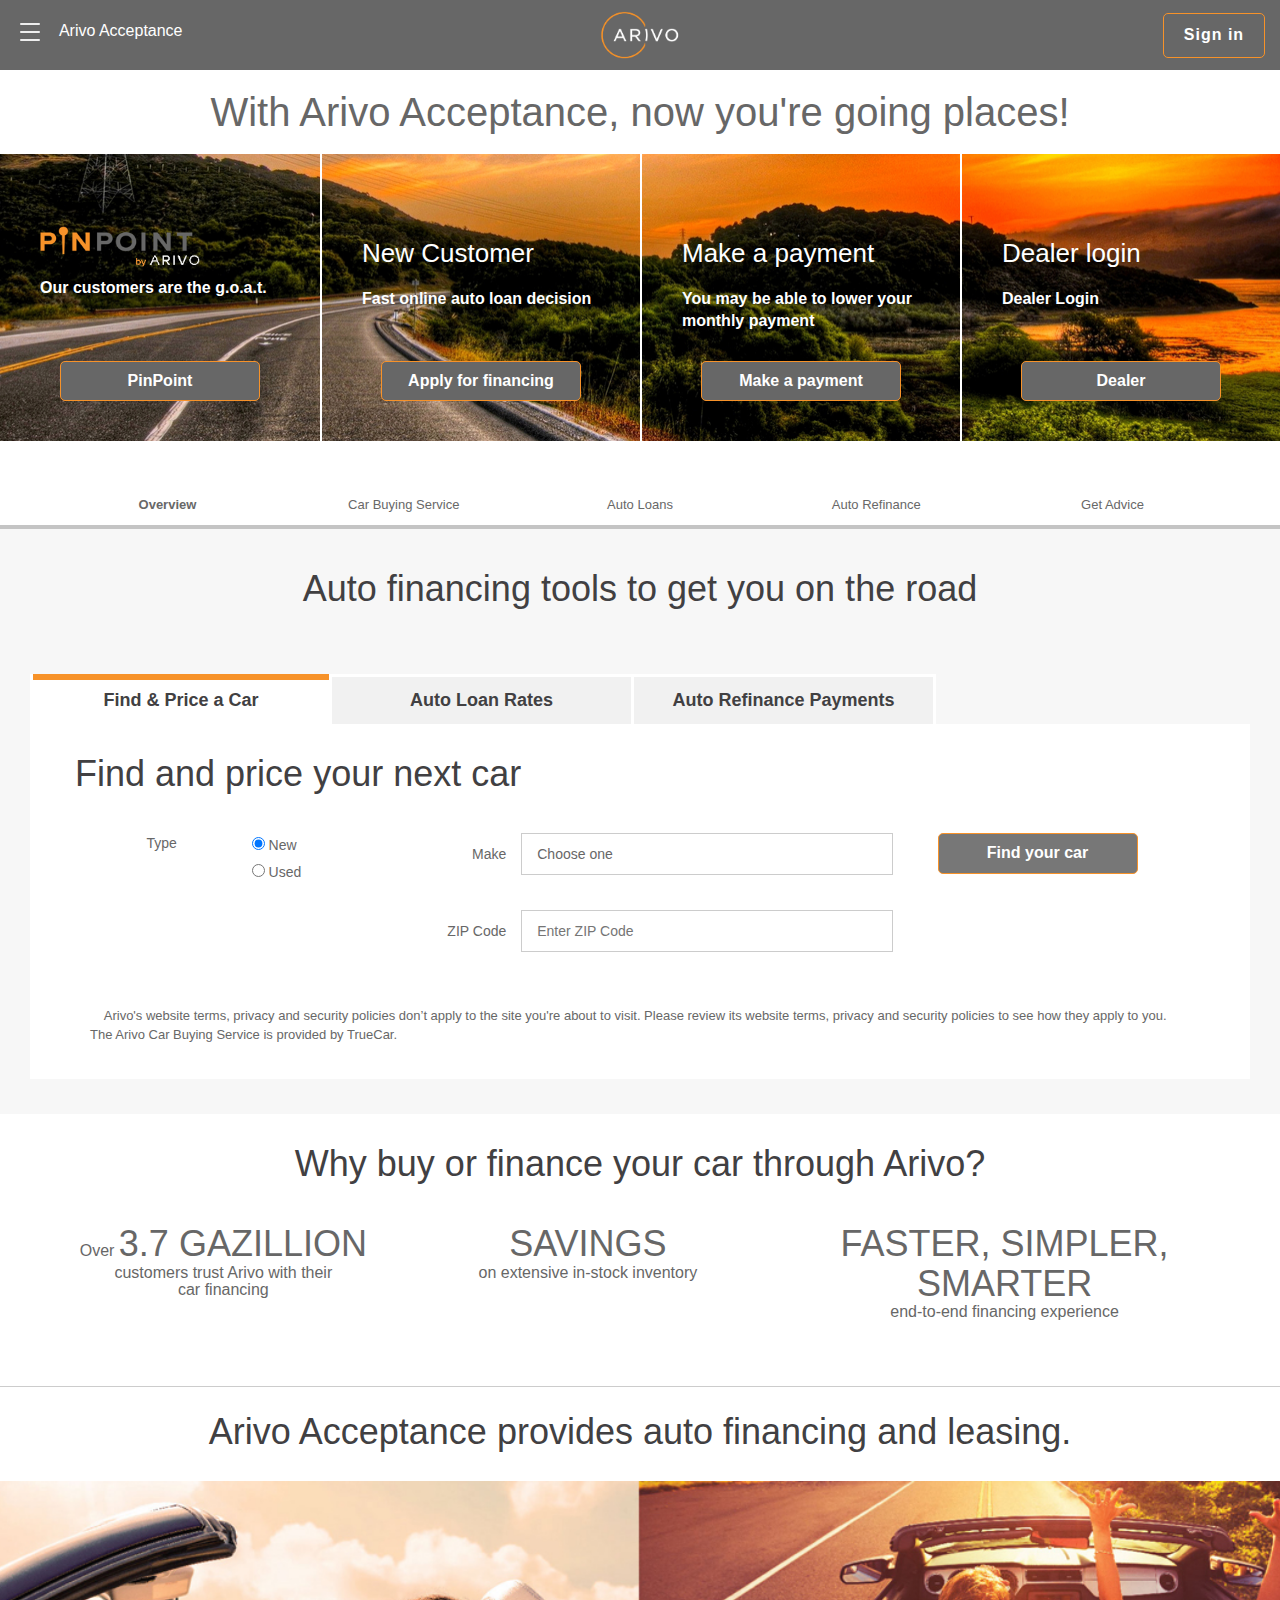
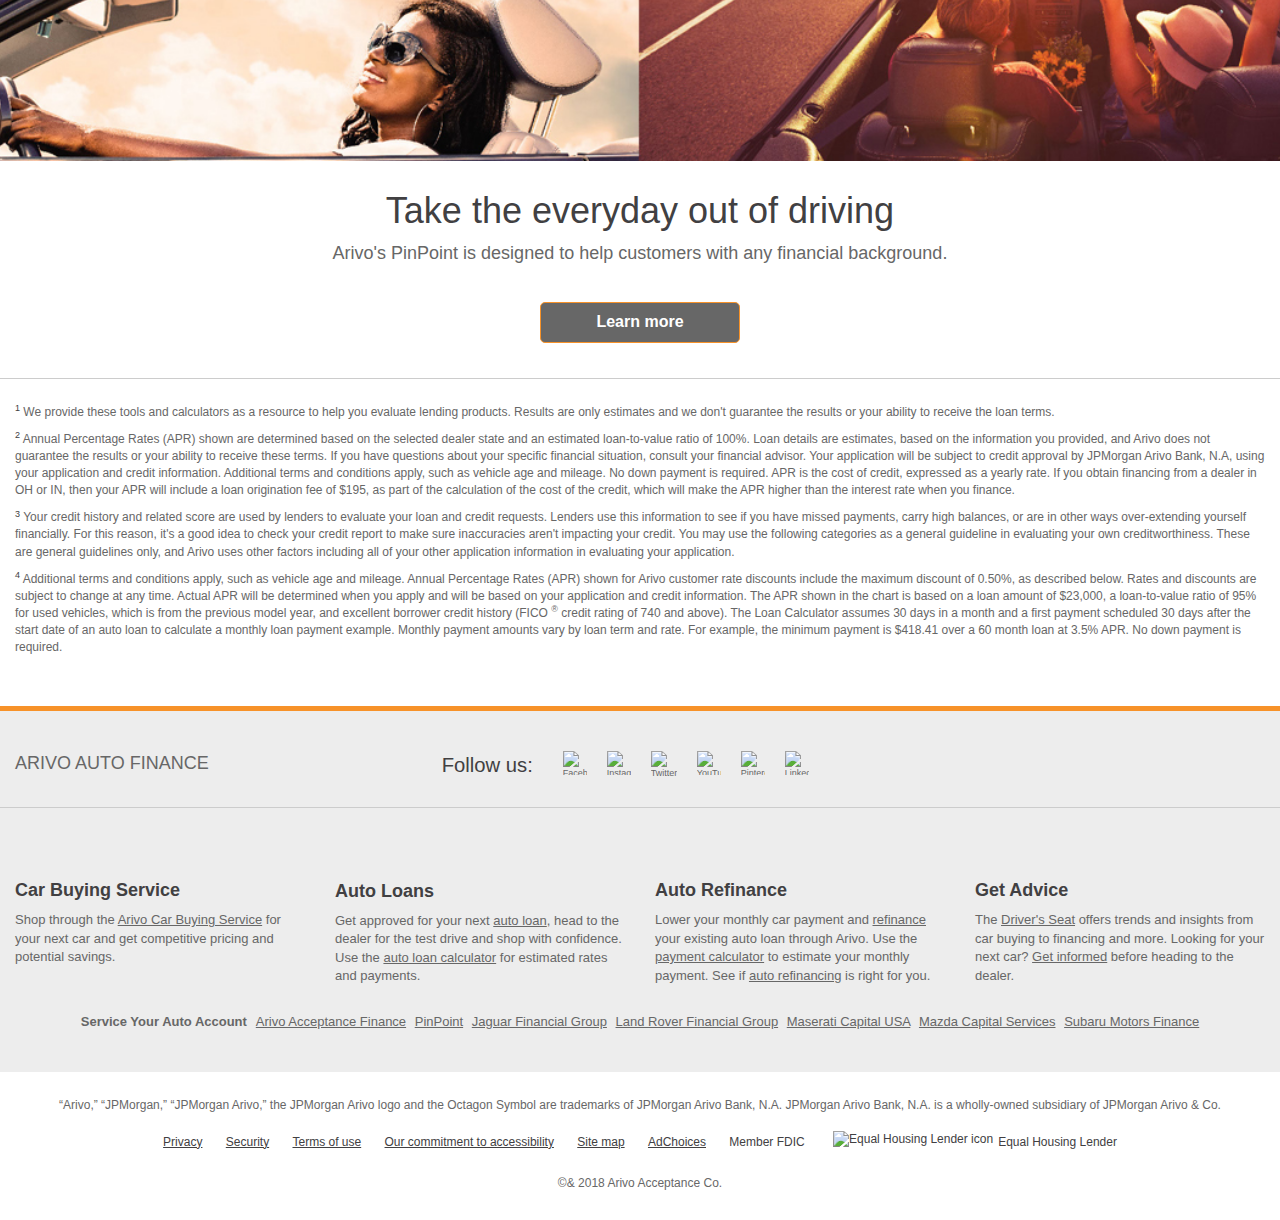
==== index.html @ a7b17efd "done" ====
<!DOCTYPE html>
<html lang="en">

<head>
	<meta http-equiv="Content-Type" content="text/html; charset=utf-8">

	<!-- Google Tag Manager -->
	<script type="text/javascript" async="" href="https://www.google-analytics.com/analytics.js"></script>
	<script async="" href="//www.google-analytics.com/analytics.js"></script>
	<script async="" href="https://www.googletagmanager.com/gtm.js?id=GTM-KW2H74"></script>
	<script>
		(function (w, d, s, l, i) {
			w[l] = w[l] || [];
			w[l].push({
				'gtm.start': new Date().getTime(),
				event: 'gtm.js'
			});
			var f = d.getElementsByTagName(s)[0],
				j = d.createElement(s),
				dl = l != 'dataLayer' ? '&l=' + l : '';
			j.async = true;
			j.src = 'https://www.googletagmanager.com/gtm.js?id=' + i + dl;
			f.parentNode.insertBefore(j, f);
		})(window, document, 'script', 'dataLayer', 'GTM-KW2H74');
	</script>
	<!-- End Google Tag Manager -->

	<meta name="viewport" content="width=device-width, initial-scale=1.0">
	<meta http-equiv="X-UA-Compatible" content="IE=edge">



	<link id="Fonts" type="text/css" rel="stylesheet" href="arivo/assets/css/font-v3.css">
	
	<!-- FONTAWESOME -->
	<script defer href="https://use.fontawesome.com/releases/v5.0.9/js/all.js" integrity="sha384-8iPTk2s/jMVj81dnzb/iFR2sdA7u06vHJyyLlAd4snFpCl/SnyUjRrbdJsw1pGIl"
	  crossorigin="anonymous"></script>

	<!-- BOOTSTRAP -->
	<!-- <link href="https://autofinance.chase.com/R-CAF/css/vendor/bootstrap.min.css" rel="stylesheet" type="text/css"> -->
	<!-- <link id="backgrounds" type="text/css" rel="stylesheet" href="arivo/assets/css/bootstrap.min.css"> -->
	<link id="backgrounds" type="text/css" rel="stylesheet" href="arivo/assets/css/bootstrap.css">

	<!-- Latest compiled and minified CSS -->
	<link rel="stylesheet" href="https://maxcdn.bootstrapcdn.com/bootstrap/3.3.7/css/bootstrap.min.css" integrity="sha384-BVYiiSIFeK1dGmJRAkycuHAHRg32OmUcww7on3RYdg4Va+PmSTsz/K68vbdEjh4u"
	  crossorigin="anonymous">

	<!-- Optional theme -->
	<link rel="stylesheet" href="https://maxcdn.bootstrapcdn.com/bootstrap/3.3.7/css/bootstrap-theme.min.css" integrity="sha384-rHyoN1iRsVXV4nD0JutlnGaslCJuC7uwjduW9SVrLvRYooPp2bWYgmgJQIXwl/Sp"
	  crossorigin="anonymous">

	<!-- Latest compiled and minified JavaScript -->
	<script src="https://maxcdn.bootstrapcdn.com/bootstrap/3.3.7/js/bootstrap.min.js" integrity="sha384-Tc5IQib027qvyjSMfHjOMaLkfuWVxZxUPnCJA7l2mCWNIpG9mGCD8wGNIcPD7Txa"
	  crossorigin="anonymous"></script>

	<!-- ASPX -->
	<link rel="stylesheet" href="arivo/assets/css/style.aspx.css">
	<!-- <link href="https://autofinance.chase.com/R-CAF/css/style.aspx?lp=1250003" rel="stylesheet" type="text/css"> -->

	<!-- STYLE.MIN.CSS -->
	<link href="arivo/assets/css/style.min.css" rel="stylesheet" type="text/css">

	<!-- FIND-CAR -->
	<!-- <link href="https://autofinance.chase.com/R-CAF/css/find-car.min.css" rel="stylesheet" type="text/css"> -->
	<link id="backgrounds" type="text/css" rel="stylesheet" href="arivo/assets/css/find-car.min.css">

	<!-- DEFAULT -->
	<!-- <link href="https://autofinance.chase.com/R-CAF/css/default.min.css" rel="stylesheet" type="text/css"> -->
	<link id="backgrounds" type="text/css" rel="stylesheet" href="arivo/assets/css/default.min.css">

	<link rel="shortcut icon" href="http://arivo.com/wp-content/uploads/2017/06/Arivo_Logo_with_NO_Acceptance.svg" type="image/x-icon">
	<!-- TITLE -->
	<title>
		Arivo Acceptance
	</title>

	<link rel="canonical" href="http://arivo.com/">
	<meta name="description" content="Arivo Acceptance auto finance, enjoy flexible car buying and auto loan options for new and used cars. Or see if refinancing is right for you.">
	<meta name="keywords" content="Arivo, Arivo Arceptance, auto financing, Pinpoint, auto refinance, auto loan rates, auto refinance payments, find & price a car">
	<!-- <meta name="google-site-verification" content="LOsYgEKGisNo3mPTZ8cSjM4LQLvgNcj2OsYa6ydFRFo"> -->


	<noscript>
		<style>
			#jsEnabled {
				display: none;
			}

			#jsDisabled {
				display: block !important;
				max-width: 900px;
				margin: 20vh auto 0;
				padding: 15px;
				color: #666;
			}

			#jsDisabled .heading {
				font-size: 30px;
				line-height: 1.1;
			}
		</style>
	</noscript>
	<!-- CLIENTCONFIG -->
	<script type="text/javascript" charset="utf-8" async="" data-requirecontext="_" data-requiremodule="content/conf/appsconfig/clientconfig"
	  href="https://www.chase.com/etc/chase/appsconfig/clientconfig.js"></script>

	<!-- TAGMANAGEREXTENSIONS -->
	<script type="text/javascript" id="pixelTagExtensionScript" <script type="text/javascript" id="pixelTagExtensionScript" href="https://www.chase.com/apps/chase/clientlibs/foundation/tagmanagerextensions.js"></script>

	<script type="text/javascript" id="personalizationScript" href="https://www.chase.com/apps/chase/clientlibs/foundation/scripts/Personalization.js"></script>
	<script src="https://www.chase.com/apps/services/tags/https/autofinance.chase.com/auto-finance/home"></script>
</head>

<body onload="IsJSEnabled();" data-device="none" cz-shortcut-listen="true" class="">
	<!-- Google Tag Manager (noscript) -->
	<noscript>
		<iframe href="https://www.googletagmanager.com/ns.html?id=GTM-KW2H74" height="0" width="0" style="display:none;visibility:hidden"></iframe>
	</noscript>
	<!-- End Google Tag Manager (noscript) -->

	<div id="jsEnabled" style="visibility: visible;">
		<div>
			<div id="masthead-container">


				<div id="header-container">
					<header id="header" class="clearfix">
						<div class="bg-gradient">
							<div class="bg-solid">
								<div class="inner">
									<div class="container">
										<div class="col-xs-2 col-sm-4 section-left">
											<a id="menu-link" href="javascript:void(0);" class="menu-link chaseanalytics-track-link" tabindex="0" data-pt-name="hd_mm_hamburger">
												<span class="sr-only">Show the Side Menu</span>
												<img id="IconHamMenu" src="arivo/assets/images/ham-menu (2).png" alt="Menu button" style="border-width:0px;">
											</a>
											<a id="CClampCAF_Desktop" class="logo-caf-text hidden-xs" href="http://arivo.com/get-approved/" target="_blank" title="Arivo Acceptance"
											  tabindex="0">Arivo Acceptance</a>
										</div>

										<div class="col-xs-8 col-sm-4 no-padding section-center">
											<a id="Arivo" href="http://arivo.com/" target="_blank" title="Arivo logo">
												<img src="arivo/assets/images/arivoWhiteTransparent2.png" alt="Arivo" style="height:70px; width:auto; ">
												<!-- <div class="col-xs-8 col-sm-4 no-padding section-center">
											<a id="CClampCAF_Mobile" class="logo-caf-text visible-xs" data-track="chase_logo" href="http://arivo.com/"
											  title="Chase Auto Finance logo" tabindex="0">ARIVO ACCEPTANCE</a>
											<a id="CClampChase" class="hidden-xs" data-track="chase_logo" href="https://www.chase.com/" target="_blank" title="Arivo Logo">
												<span class="logo-chase-text" style="width: 145px;">
													<img id="IconChaseLogoTxt" src="arivo/assets/images/arivoWhiteTransparent2.png" alt="CHASE" style="border-width:0px;">
												</span>
												<span class="logo-chase-icon">
													<img id="IconChaseLogo" src="arivo/assets/images/arivoWhiteTransparent2.png" alt="CHASE icon" style="border-width:0px;">
												</span>
												<span class="sr-only">Arivo logo</span>
											</a> -->
										</div>
										<div class="col-xs-2 col-sm-4 section-right">
											<a id="CClampSignIn" data-track="sign_in" href="https://www.myarivoaccount.com/#/login" target="_blank" class="button sign-in hidden-xs"
											  data-pt-name="hd_sign_in">Sign in</a>
											<a id="CClampSignInMobile" data-track="sign_in" href="https://www.myarivoaccount.com/#/login" target="_blank" class="sign-in visible-xs">Sign in</a>
										</div>
									</div>
								</div>
							</div>
						</div>
					</header>
				</div>

				<div id="masthead-eyebrow">
					<p>With Arivo Acceptance, now you're going places!</p>
					<div class="clearfix"></div>
				</div>
				<div id="masthead">

					<div class="default-masthead bkgd-image clearfix">
						<div class="masthead-header container">
							<div class="col-xs-12 col-sm-3 masthead-tile cbs-tile">
								<div class="inner">
									<p class="service-name">
										<span class="service-name-text"></span>
										<!-- <p class="tile-title">Find and price a car</p> -->
										<a>
											<img src="arivo/assets/images/pinWebMod.png" img id="pinWeb" alt="pinPointLogo" style="height:41px; margin-top:32px; width:160px">
										</a>
										<span class="sr-only">Powered by Pinpoint</span>
										</span>
									</p>
									<p class="description">
										Our customers are the g.o.a.t.
									</p>

								</div>
								<div class="button-container hidden-xs">
									<a id="CarBuyingService_CTA" class="button cta-btn" data-track="search_vehicles" href="https://pinpoint.arivo.com/signin">PinPoint</a>
								</div>
								<a id="CarBuyingService_CTA_Mobile" class="visible-xs panel-cta" data-track="search_vehicles" href="/auto-finance/car-buying-service?offercode=WDXDUXXX28&referrer_id=ZJPM000021546">
									<span class="sr-only">Navigates to Car Buying Service page</span>
								</a>
							</div>
							<div class="col-xs-12 col-sm-3 masthead-tile">
								<div class="inner">

									<p class="service-name">
										<span class="service-name-text"></span>
										<span class="vendor-callout"></span>
									</p>
									<p class="tile-title">New Customer</p>
									<p class="description">
										Fast online auto loan decision
									</p>

								</div>
								<div class="button-container hidden-xs">
									<a id="AutoLoans_CTA" class="button cta-btn" href="http://arivo.com/get-approved/">Apply for financing</a>
								</div>
								<a id="AutoLoans_CTA_Mobile" class="visible-xs panel-cta" href="http://arivo.com/get-approved/">
									<span class="sr-only">Navigates to Auto Loans page</span>
								</a>
							</div>
							<div class="col-xs-12 col-sm-3 masthead-tile refi-tile">
								<div class="inner">

									<p class="service-name">
										<span class="service-name-text"></span>
										<span class="vendor-callout"></span>
									</p>
									<p class="tile-title">Make a payment</p>
									<p class="description">
										You may be able to lower your monthly payment
									</p>

								</div>
								<div class="button-container hidden-xs">
									<a id="AutoRefi_CTA" class="button cta-btn" href="https://arivo.mobilizecollections.com/cap/payix-web/app/mainview.html#/login">Make a payment</a>
								</div>
								<a id="AutoRefi_CTA_Mobile" class="visible-xs panel-cta" href="https://arivo.mobilizecollections.com/cap/payix-web/app/mainview.html#/login">
									<span class="sr-only">Navigates to Payix login page</span>
								</a>
							</div>
							<div class="col-xs-12 col-sm-3 masthead-tile driver-tile">
								<div class="inner">

									<p class="service-name">
										<span class="service-name-text"></span>
										<span class="vendor-callout"></span>
									</p>
									<p class="tile-title">Dealer login</p>
									<p class="description">
										Dealer Login
									</p>

								</div>
								<div class="button-container hidden-xs">
									<a id="DriversSeat_CTA" class="button cta-btn" href="http://arivo.com/dealers/">Dealer</a>
								</div>
								<a id="DriversSeat_CTA_Mobile" class="visible-xs panel-cta" href="http://arivo.com/dealers/">
									<span class="sr-only">Navigates to Driver's Seat page</span>
								</a>
							</div>
						</div>
					</div>

					<div class="clearfix"></div>
				</div>
			</div>
			<div id="nav-bar" class="nav-bar-container" data-stickyoffset="70">

				<!-- SUB NAVBAR -->
				<nav id="horizontal-nav" class="sub-nav level-one" data-stickyoffset="70">
					<div class="mobile-nav showNav">
						<ul>
							<li class="selected sub-nav-item active">
								<a class="btn-collapse collapsed choose-cat-btn" role="button" data-target=".panel-mobile-nav" data-toggle="collapse" href="javascript:;"
								  aria-expanded="false">
									Navigate to...
									<span class="glyph-down-arrow"></span>
								</a>
							</li>
						</ul>
					</div>
					<div class="category-selector">
						<ul class="container">

							<li class="sub-nav-item active">
								<a id="HorizontalMenuLink_1" href="http://arivo.com/" class="chaseanalytics-track-link glyph-overview js-menu-default" data-showarrow="true">
									<span class="menu-item-text">Overview</span>
									<span class="glyph-down-arrow"></span>
								</a>
								<div id="line-arrow"></div>
							</li>

							<li class="sub-nav-item">
								<a id="HorizontalMenuLink_2" href="http://arivo.com/get-approved/" class="chaseanalytics-track-link glyph-buying-service js-menu-cbs"
								  data-showarrow="true">
									<span class="menu-item-text">Car Buying Service</span>
									<span class="glyph-down-arrow"></span>
								</a>
							</li>

							<li class="sub-nav-item">
								<a id="HorizontalMenuLink_3" href="http://arivo.com/get-approved/" class="chaseanalytics-track-link glyph-loans js-menu-loan"
								  data-showarrow="true">
									<span class="menu-item-text">Auto Loans</span>
									<span class="glyph-down-arrow"></span>
								</a>
							</li>

							<li class="sub-nav-item">
								<a id="HorizontalMenuLink_4" href="http://arivo.com/get-approved/" class="chaseanalytics-track-link glyph-finance js-menu-refi"
								  data-showarrow="true">
									<span class="menu-item-text">Auto Refinance</span>
									<span class="glyph-down-arrow"></span>
								</a>
							</li>

							<li class="sub-nav-item">
								<a id="HorizontalMenuLink_5" href="http://arivo.com/contact-us/" class="chaseanalytics-track-link glyph-learning-hub js-menu-tips"
								  data-showarrow="true">
									<span class="menu-item-text">Get Advice</span>
									<span class="glyph-down-arrow"></span>
								</a>
							</li>

						</ul>
					</div>
					<div class="collapse panel-mobile-nav" aria-expanded="false" role="navigation">
						<ul>

							<li class="sub-nav-item active">
								<hr>
								<a id="HorizontalMenuLinkMobile_1" href="/auto-finance/home?offercode=WDXDUXXX28&referrer_id=ZJPM000021546" class="chaseanalytics-track-link glyph-overview js-menu-default">
									<span class="menu-item-text">Overview</span>
									<span class="glyph-down-arrow"></span>
								</a>
							</li>

							<li class="sub-nav-item">
								<hr>
								<a id="HorizontalMenuLinkMobile_2" href="https://autofinance.chase.com/auto-finance/car-buying-service?offercode=WDXDUXXX28&referrer_id=ZJPM000021546"
								  class="chaseanalytics-track-link glyph-buying-service js-menu-cbs">
									<span class="menu-item-text">Car Buying Service</span>
									<span class="glyph-down-arrow"></span>
								</a>
							</li>

							<li class="sub-nav-item">
								<hr>
								<a id="HorizontalMenuLinkMobile_3" href="https://autofinance.chase.com/auto-finance/auto-loans?offercode=WDXDUXXX28&referrer_id=ZJPM000021546"
								  class="chaseanalytics-track-link glyph-loans js-menu-loan">
									<span class="menu-item-text">Auto Loans</span>
									<span class="glyph-down-arrow"></span>
								</a>
							</li>

							<li class="sub-nav-item">
								<hr>
								<a id="HorizontalMenuLinkMobile_4" href="https://autofinance.chase.com/auto-finance/auto-refinance?offercode=WDXDUXXX28&referrer_id=ZJPM000021546"
								  class="chaseanalytics-track-link glyph-finance js-menu-refi">
									<span class="menu-item-text">Auto Refinance</span>
									<span class="glyph-down-arrow"></span>
								</a>
							</li>

							<li class="sub-nav-item">
								<hr>
								<a id="HorizontalMenuLinkMobile_5" href="https://autofinance.chase.com/auto-finance/drivers-seat?offercode=WDXDUXXX28&referrer_id=ZJPM000021546"
								  class="chaseanalytics-track-link glyph-learning-hub js-menu-tips">
									<span class="menu-item-text">Get Advice</span>
									<span class="glyph-down-arrow"></span>
								</a>
							</li>

						</ul>
					</div>
					<div class="line"></div>
				</nav>

			</div>
			<div role="main" id="main-content" class="container">

				<div id="default-page">

					<section id="calculators" class="shaded">
						<div class="container">
							<div class="col-sm-12 col-xs-12 no-padding">
								<h1>Auto financing tools to get you on the road
									<a class="footnote-link" href="#" data-track="auto_fin_fn1" data-destination="footnote-1">
										<sup></sup>
									</a>
								</h1>
								<div class="calc-tabs">
									<ul class="nav nav-tabs" role="tablist">
										<li role="presentation" class="active">
											<a href="#find-car-panel" aria-controls="find-car-panel" role="tab" data-toggle="tab" data-track="find_price_car">Find &
												<br class="visible-xs"> Price a
												<br class="visible-xs"> Car
											</a>
											<div class="active-bar"></div>
										</li>
										<li role="presentation">
											<a href="#loan-panel" aria-controls="loan-panel" role="tab" data-toggle="tab" data-track="auto_loan_rates">Auto
												<br class="visible-xs"> Loan
												<br class="visible-xs"> Rates
											</a>
											<a class="footnote-link" href="#" data-track="rates_tab_fn2" data-destination="footnote-2">
												<sup></sup>
											</a>
											<div class="active-bar"></div>
										</li>
										<li role="presentation">
											<a href="#pmt-panel" aria-controls="pmt-panel" role="tab" data-toggle="tab" data-track="auto_refi_payments">Auto
												<br class="visible-xs"> Refinance
												<br class="visible-xs"> Payments
											</a>
											<a class="footnote-link right-edit" href="#" data-track="auto_refi_fn4" data-destination="footnote-4">
												<sup></sup>
											</a>
											<div class="active-bar"></div>
										</li>
									</ul>

									<div class="tab-content">
										<div role="tabpanel" class="tab-pane clearfix active" id="find-car-panel">
											<h2>Find and price your next car</h2>


											<div class="find-car-container">
												<div class="inner col-sm-12 col-xs-12">
													<div class="col-1 col-sm-3 col-xs-12 type-container">
														<fieldset role="radiogroup" form="find-car-form" aria-labelledby="find-car-type-label">
															<div class="col-xs-12 col-sm-5 no-padding">
																<span id="find-car-type-label">Type</span>
															</div>
															<div class="col-xs-12 col-sm-7 no-padding">
																<div class="col-sm-12 col-xs-6 no-padding">
																	<input id="NewAutoCheckBox" name="type" value="new" aria-checked="true" checked="checked" data-action="https://chase.truecar.com/combined-new.service"
																	  data-enable=".find-car-make-value" data-disable=".find-car-distance-value" data-submittag="find_car_new"
																	  type="radio">
																	<label for="NewAutoCheckBox">New</label>
																</div>
																<div class="col-sm-12 col-xs-6 no-padding">
																	<input id="UsedAutoCheckBox" name="type" value="used" aria-checked="false" data-action="https://chase.truecar.com/used-cars-for-sale/listings/location-{{postalCode}}/"
																	  data-enable=".find-car-distance-value" data-disable=".find-car-make-value" data-submittag="find_car_used"
																	  type="radio">
																	<label for="UsedAutoCheckBox">Used</label>
																</div>
															</div>
														</fieldset>
													</div>

													<form action="#" method="GET" target="_blank" id="find-car-form" class="find-car-form" autocomplete="off">
														<div class="col-xs-12 col-sm-6">
															<div class="find-car-make input-container col-sm-12 no-padding clearfix" aria-hidden="false">
																<div class="col-xs-12 col-sm-3 no-padding">
																	<label class="pull-right" for="auto-make-select">Make</label>
																</div>
																<div class="col-xs-12 col-sm-9 input-val">
																	<select id="auto-make-select" class="find-car-make-value" name="makeId" title="Please specify a vehicle make" required="">
																		<option value="" disabled="" selected="">Choose one</option>
																		<option value="2214">Acura</option>
																		<option value="4553">Alfa Romeo</option>
																		<option value="2591">Aston Martin</option>
																		<option value="2216">Audi</option>
																		<option value="3232">Bentley</option>
																		<option value="2217">BMW</option>
																		<option value="2219">Buick</option>
																		<option value="2221">Cadillac</option>
																		<option value="2223">Chevrolet</option>
																		<option value="2225">Chrysler</option>
																		<option value="2227">Dodge</option>
																		<option value="3864">Ferrari</option>
																		<option value="4543">FIAT</option>
																		<option value="2229">Ford</option>
																		<option value="4562">Genesis</option>
																		<option value="2231">GMC</option>
																		<option value="2232">Honda</option>
																		<option value="2235">Hyundai</option>
																		<option value="2237">INFINITI</option>
																		<option value="2240">Jaguar</option>
																		<option value="2241">Jeep</option>
																		<option value="2242">Kia</option>
																		<option value="2244">Land Rover</option>
																		<option value="2245">Lexus</option>
																		<option value="2247">Lincoln</option>
																		<option value="2293">Lotus</option>
																		<option value="3435">Maserati</option>
																		<option value="2249">Mazda</option>
																		<option value="2251">Mercedes-Benz</option>
																		<option value="2255">MINI</option>
																		<option value="2256">Mitsubishi</option>
																		<option value="2258">Nissan</option>
																		<option value="2262">Porsche</option>
																		<option value="4541">Ram</option>
																		<option value="2614">Rolls-Royce</option>
																		<option value="4494">smart</option>
																		<option value="2269">Subaru</option>
																		<option value="4529">Tesla</option>
																		<option value="2273">Toyota</option>
																		<option value="2275">Volkswagen</option>
																		<option value="2277">Volvo</option>
																	</select>
																</div>
															</div>
															<div class="find-car-distance input-container col-sm-12 no-padding clearfix" aria-hidden="true" hidden="">
																<div class="col-xs-12 col-sm-3 no-padding">
																	<label class="pull-right" for="auto-distance-select">Distance</label>
																</div>
																<div class="col-xs-12 col-sm-9 input-val">
																	<select id="auto-distance-select" class="find-car-distance-value" name="searchRadius" required="" disabled="" title="Please specify how far to search">
																		<option value="" disabled="" selected="">Distance to Dealer</option>
																		<option value="10">10 Miles</option>
																		<option value="25">25 Miles</option>
																		<option value="50">50 Miles</option>
																		<option value="75">75 Miles</option>
																		<option value="100">100 Miles</option>
																		<option value="150">150 Miles</option>
																		<option value="200">200 Miles</option>
																		<option value="250">250 Miles</option>
																	</select>
																</div>
															</div>
															<div class="find-car-zip input-container col-sm-12 no-padding clearfix">
																<div class="col-xs-12 col-sm-3 no-padding">
																	<label class="pull-right" for="auto-zip-code">ZIP Code</label>
																</div>
																<div class="col-xs-12 col-sm-9 input-val">
																	<input id="auto-zip-code" class="find-car-zip-value" name="postalCode" pattern="[0-9]{5}" required="" placeholder="Enter ZIP Code"
																	  title="Please tell us your ZIP code" autocomplete="off">
																</div>
															</div>
															<input name="referrer_id" value="ZJPM000021546" type="hidden">
															<input name="offercode" value="WDXDUXXX28" type="hidden">
														</div>
														<div class="col-xs-12 col-sm-3 cta">
															<button type="submit" data-track="find_car_new" class="button find-car-submit-button cta-btn disabled">Find your car
																<span class="glyph-weblink"></span>
															</button>
														</div>
													</form>
													<div class="find-car-footnote col-sm-12 col-xs-12">
														<span class="glyph-weblink"></span> Arivo's website terms, privacy and security policies don’t apply to the site you're about to visit.
														Please review its website terms, privacy and security policies to see how they apply to you. The Arivo Car
														Buying Service is provided by TrueCar.
													</div>

												</div>
											</div>

										</div>
										<div role="tabpanel" class="tab-pane has-iframe clearfix" id="loan-panel">

											<h2>Explore the Auto Loan Calculator
												<a class="footnote-link" href="#" data-track="explore_loan_fn3" data-destination="footnote-3">
													<sup>3</sup>
												</a>
											</h2>
											<h3>Get estimated rates and monthly payments on an Arivo auto loan.</h3>

											<!-- <iframe href="https://www.chase.com/content/chase-ux/en/structured/module/direct-to-dealer/primary-tool-liquid" data-src="https://www.chase.com/content/chase-ux/en/structured/module/direct-to-dealer/primary-tool-liquid"
											  scrolling="yes" data-loader="#loader-loan-calc" data-fallback="#no-loan-calc" style="display: inline;"></iframe> -->
											<p id="loader-loan-calc" class="iframe-loader" style="display: none;">Loading...</p>
											<p id="no-loan-calc" class="iframe-fallback">The auto loan rates calculator is currently unavailable.</p>
										</div>
										<div role="tabpanel" class="tab-pane has-iframe clearfix" id="pmt-panel">

											<h2>Payment Calculator</h2>
											<h3>Our calculator helps you estimate your monthly payment and total interest paid over the life of your loan. Input
												your loan information and calculate.</h3>

											<!-- <iframe href="https://www.chase.com/content/chase-ux/en/structured/module/direct-to-dealer/payment_calculator_liquid" data-src="https://www.chase.com/content/chase-ux/en/structured/module/direct-to-dealer/payment_calculator_liquid"
											  scrolling="yes" data-loader="#loader-pmt-calc" data-fallback="#no-pmt-calc" style="display: inline;"></iframe> -->
											<p id="loader-pmt-calc" class="iframe-loader" style="display: none;">Loading...</p>
											<p id="no-pmt-calc" class="iframe-fallback">The loan payments calculator is currently unavailable.</p>
										</div>
									</div>
								</div>
							</div>
						</div>
					</section>

					<section id="reasons" class="container">
						<div class="inner col-sm-12 col-xs-12 no-padding">
							<h2>Why buy or finance your car
								<br class="visible-xs"> through Arivo?</h2>
							<div class="col-xs-12 col-sm-4 text-center">

								<h3>Over
									<span class="large">3.7 Gazillion</span>
									<br> customers trust Arivo with their
									<br class="hidden-xs"> car financing</h3>

							</div>
							<div class="col-xs-12 col-sm-3 text-center">

								<h3>
									<span class="large">SAVINGS</span>
									<br> on extensive in-stock inventory</h3>

							</div>
							<div class="col-xs-12 col-sm-5 text-center">

								<h3>
									<span class="large">FASTER, SIMPLER, SMARTER</span>
									<br> end-to-end financing experience</h3>

							</div>
						</div>
					</section>

					<div class="container">
						<hr>
					</div>

					<section id="offer">
						<div class="clearfix">
							<div class="title container">

								<h2>Arivo Acceptance provides auto financing and leasing.</h2>

							</div>
							<div class="offer-image bkgd-image">
								<span class="sr-only">Image of a happy couple in their newly financed car</span>
							</div>
							<div class="inner container text-center">

								<h2>Take the everyday out of driving</h2>
								<p>Arivo's PinPoint is designed to help customers with any financial background.</p>

								<a id="CarBuyingOffer" data-track="mazda3_learn_more" href="https://www.mazdausa.com/vehicles/mazda3-sedan" target="_blank"
								  tabindex="0" data-remote="false" data-target="#ThirdPartyPopUp" data-toggle="modal" class="weblinkingPopup chaseanalytics-opt-exlnk button cta-btn pull-left">Learn more
									<span class="sr-only"> Opens Overlay </span>
								</a>
							</div>
						</div>
					</section>

					<div class="container">
						<hr>
					</div>

					<section id="footnotes" class="container">
						<div class="inner col-sm-12 col-xs-12 no-padding">

							<p>
								<a id="footnote-1" href="#" data-track="footer_fn1" class="return-links">
									<sup>1</sup>
								</a> We provide these tools and calculators as a resource to help you evaluate lending products. Results are only estimates
								and we don't guarantee the results or your ability to receive the loan terms.</p>
							<p>
								<a id="footnote-2" href="#" data-track="footer_fn2" class="return-links">
									<sup>2</sup>
								</a> Annual Percentage Rates (APR) shown are determined based on the selected dealer state and an estimated loan-to-value
								ratio of 100%. Loan details are estimates, based on the information you provided, and Arivo does not guarantee the
								results or your ability to receive these terms. If you have questions about your specific financial situation, consult
								your financial advisor. Your application will be subject to credit approval by JPMorgan Arivo Bank, N.A, using your
								application and credit information. Additional terms and conditions apply, such as vehicle age and mileage. No down
								payment is required. APR is the cost of credit, expressed as a yearly rate. If you obtain financing from a dealer
								in OH or IN, then your APR will include a loan origination fee of $195, as part of the calculation of the cost of
								the credit, which will make the APR higher than the interest rate when you finance.</p>
							<p>
								<a id="footnote-3" href="#" data-track="footer_fn3" class="return-links">
									<sup>3</sup>
								</a> Your credit history and related score are used by lenders to evaluate your loan and credit requests. Lenders use
								this information to see if you have missed payments, carry high balances, or are in other ways over-extending yourself
								financially. For this reason, it's a good idea to check your credit report to make sure inaccuracies aren't impacting
								your credit. You may use the following categories as a general guideline in evaluating your own creditworthiness.
								These are general guidelines only, and Arivo uses other factors including all of your other application information
								in evaluating your application.</p>
							<p>
								<a id="footnote-4" href="#" data-track="footer_fn4" class="return-links">
									<sup>4</sup>
								</a> Additional terms and conditions apply, such as vehicle age and mileage. Annual Percentage Rates (APR) shown for Arivo
								customer rate discounts include the maximum discount of 0.50%, as described below. Rates and discounts are subject
								to change at any time. Actual APR will be determined when you apply and will be based on your application and credit
								information. The APR shown in the chart is based on a loan amount of $23,000, a loan-to-value ratio of 95% for used
								vehicles, which is from the previous model year, and excellent borrower credit history (FICO
								<sup>®</sup> credit rating of 740 and above). The Loan Calculator assumes 30 days in a month and a first payment scheduled
								30 days after the start date of an auto loan to calculate a monthly loan payment example. Monthly payment amounts
								vary by loan term and rate. For example, the minimum payment is $418.41 over a 60 month loan at 3.5% APR. No down
								payment is required.</p>

						</div>
					</section>

				</div>

				<div class="clearfix"></div>
			</div>
		</div>



		<footer class="footer" data-module="footer">
			<div class="top-section">
				<div class="container">
					<div class="col-xs-12 col-md-3 section-one">
						<a id="FooterNav_CAFMain" href="http://arivo.com/get-approved/">ARIVO AUTO FINANCE</a>
					</div>
					<div class="col-xs-12  col-md-offset-1 col-md-5 section-two">
						<span class="social-header pull-left">Follow us:</span>
						<a id="FooterNav_Facebook" data-track="footer_facebook" href="https://www.facebook.com/arivo.acceptance.50" data-pt-name="facebook"
						  data-remote="false" data-target="#ThirdPartyPopUp" data-toggle="modal" class="weblinkingPopup chaseanalytics-opt-exlnk col-xs-2 text-center"
						  tabindex="0" aria-hidden="false">
							<img src="https://autofinance.chase.com/R-CAF/1250003/images/facebook.svg" alt="Facebook icon" style="border-width:0px;">
							<span class="sr-only"> Opens Overlay </span>
						</a>
						<a id="FooterNav_Instagram" data-track="footer_instagram" href="https://www.instagram.com/arivoacceptance/" data-pt-name="instagram"
						  data-remote="false" data-target="#ThirdPartyPopUp" data-toggle="modal" class="weblinkingPopup chaseanalytics-opt-exlnk col-xs-2 text-center"
						  tabindex="0" aria-hidden="false">
							<img src="https://autofinance.chase.com/R-CAF/1250003/images/instagram.svg" alt="Instagram icon" style="border-width:0px;">
							<span class="sr-only"> Opens Overlay </span>
						</a>

						<a id="FooterNav_Twitter" data-track="footer_twitter" href="https://twitter.com/Chase" data-pt-name="twitter" data-remote="false"
						  data-target="#ThirdPartyPopUp" data-toggle="modal" class="weblinkingPopup chaseanalytics-opt-exlnk col-xs-2 text-center"
						  tabindex="0" aria-hidden="false">
							<img src="https://autofinance.chase.com/R-CAF/1250003/images/twitter.svg" alt="Twitter icon" style="border-width:0px;">
							<span class="sr-only"> Opens Overlay </span>
						</a>

						<a id="FooterNav_YouTube" data-track="footer_youtube" href="https://www.youtube.com/chase" data-pt-name="youtube" data-remote="false"
						  data-target="#ThirdPartyPopUp" data-toggle="modal" class="weblinkingPopup chaseanalytics-opt-exlnk col-xs-2 text-center"
						  tabindex="0" aria-hidden="false">
							<img src="https://autofinance.chase.com/R-CAF/1250003/images/youtube.svg" alt="YouTube icon" style="border-width:0px;">
							<span class="sr-only"> Opens Overlay </span>
						</a>

						<a id="FooterNav_Pinterest" data-track="footer_pinterest" href="https://www.pinterest.com/chase/" data-pt-name="pinterest"
						  data-remote="false" data-target="#ThirdPartyPopUp" data-toggle="modal" class="weblinkingPopup chaseanalytics-opt-exlnk col-xs-2 text-center"
						  tabindex="0" aria-hidden="false">
							<img src="https://autofinance.chase.com/R-CAF/1250003/images/pinterest.svg" alt="Pinterest icon" style="border-width:0px;">
							<span class="sr-only"> Opens Overlay </span>
						</a>

						<a id="FooterNav_Linkedin" data-track="footer_linkedin" href="https://www.linkedin.com/company/arivo-acceptance/" data-pt-name="linkedin"
						  data-remote="false" data-target="#ThirdPartyPopUp" data-toggle="modal" class="weblinkingPopup chaseanalytics-opt-exlnk col-xs-2 text-center"
						  tabindex="0" aria-hidden="false">
							<img src="https://autofinance.chase.com/R-CAF/1250003/images/linkedin.svg" alt="Linkedin icon" style="height:24px;width:24px;border-width:0px;">
							<span class="sr-only"> Opens Overlay </span>
						</a>
					</div>
				</div>
			</div>
			<div class="content-section">
				<div class="container">
					<div class="footer-tile col-xs-12 col-sm-3 no-padding">
						<div class="col-xs-3 col-sm-12">
							<div class="icon-container">
								<span class="icon glyph-buying-service">
									<span class="sr-only">Price tag icon</span>
								</span>
							</div>
						</div>
						<div class="col-xs-9 col-sm-12 text-container">
							<h2>Car Buying Service</h2>
							<p>
								Shop through the
								<a id="FooterNav_CarBuyingService" href="http://arivo.com/get-approved/">Arivo Car Buying Service</a>
								for your next car and get competitive pricing and potential savings.
							</p>
						</div>
					</div>
					<div class="footer-tile col-xs-12 col-sm-3 no-padding">
						<div class="col-xs-3 col-sm-12">
							<div class="icon-container">
								<span class="icon glyph-loans">
									<span class="sr-only">Car icon</span>
								</span>
							</div>
						</div>
						<div class="col-xs-9 col-sm-12 text-container">
							<h2>Auto Loans</h2>
							<p>
								Get approved for your next
								<a id="FooterNav_AutoLoans" href="https://autofinance.chase.com/auto-finance/auto-loans?offercode=WDXDUXXX28&referrer_id=ZJPM000021546">auto loan</a>, head to the dealer for the test drive and shop with confidence. Use the
								<a id="FooterNav_AutoLoansCalc" href="https://autofinance.chase.com/auto-finance/auto-loans/rates-calculator?offercode=WDXDUXXX28&referrer_id=ZJPM000021546">auto loan calculator</a>
								for estimated rates and payments.
							</p>
						</div>
					</div>
					<div class="footer-tile col-xs-12 col-sm-3 no-padding">
						<div class="col-xs-3 col-sm-12">
							<div class="icon-container">
								<span class="icon glyph-finance">
									<span class="sr-only">Dollar sign icon</span>
								</span>
							</div>
						</div>
						<div class="col-xs-9 col-sm-12 text-container">
							<h2>Auto Refinance</h2>
							<p>
								Lower your monthly car payment and
								<a id="FooterNav_AutoRefi" href="http://arivo.com/get-approved/">refinance</a>
								your existing auto loan through Arivo. Use the
								<a id="FooterNav_PayCalc" href="https://autofinance.chase.com/auto-finance/auto-refinance/payment-calculator?offercode=WDXDUXXX28&referrer_id=ZJPM000021546">payment calculator</a> to estimate your monthly payment. See if
								<a id="FooterNav_AutoReFinancing" href="http://arivo.com/get-approved/">auto refinancing</a>
								is right for you.</p>
						</div>
					</div>
					<div class="footer-tile col-xs-12 col-sm-3 no-padding">
						<div class="col-xs-3 col-sm-12">
							<div class="icon-container">
								<span class="icon glyph-learning-hub">
									<span class="sr-only">Steering wheel icon</span>
								</span>
							</div>
						</div>
						<div class="col-xs-9 col-sm-12 text-container">
							<h2>Get Advice</h2>
							<p>
								The
								<a id="FooterNav_DriversSeat" href="https://autofinance.chase.com/auto-finance/drivers-seat?offercode=WDXDUXXX28&referrer_id=ZJPM000021546">Driver's Seat</a>
								offers trends and insights from car buying to financing and more. Looking for your next car?
								<a id="FooterNav_GetInformed" href="http://arivo.com/get-approved/">Get informed</a> before heading to the dealer.
							</p>
						</div>
					</div>
					<div class="cross-nav clearfix">
						<div class="col-xs-6 col-sm-12 list-container">
							<span class="list-caption">Service Your Auto Account</span>
							<ul>
								<li>
									<a id="FooterNav_CAF" data-track="footer_service_auto" href="http://arivo.com/get-approved/" target="_blank">Arivo Acceptance Finance</a>
								</li>
								<li>
									<a id="FooterNav_EnterpriseAutoFinance" data-track="footer_service_eaf" href="https://pinpoint.arivo.com/signin" target="_blank">PinPoint</a>
								</li>
								<li>
									<a id="FooterNav_JFG" data-track="footer_service_jfg" href="https://www.jaguarusa.com/index.html" target="_blank">Jaguar Financial Group</a>
								</li>
								<li>
									<a id="FooterNav_LRFG" data-track="footer_service_lrfg" href="https://www.landroverusa.com/index.html" target="_blank">Land Rover Financial Group</a>
								</li>
								<li>
									<a id="FooterNav_MaseratiCapitalUSA" data-track="footer_service_mcu" href="https://www.maserati.com/maserati/international/en"
									  target="_blank">Maserati Capital USA</a>
								</li>
								<li>
									<a id="FooterNav_MazdaCapital" data-track="footer_service_mcs" href="https://www.mazdausa.com/" target="_blank">Mazda Capital Services</a>
								</li>
								<li>
									<a id="FooterNav_SubaruMotorsFinance" data-track="footer_service_smf" href="https://www.subaru.com/index.html" target="_blank">Subaru Motors Finance</a>
								</li>
							</ul>
						</div>
						<!-- <div class="col-xs-6 col-sm-12 list-container">
							<span class="list-caption">More Arivo Products</span>
							<ul>
								<li>
									<a id="FooterNav_CC" data-track="footer_product_cc" href="https://creditcards.chase.com/credit-cards/home" target="_blank">Credit Cards</a>
								</li>
								<li>
									<a id="FooterNav_Checking" data-track="footer_product_ca" href="https://www.chase.com/personal/checking" target="_blank">Checking Accounts</a>
								</li>
								<li>
									<a id="FooterNav_Saving" data-track="footer_product_sa" href="https://www.chase.com/personal/savings" target="_blank">Savings Accounts</a>
								</li>
								<li>
									<a id="FooterNav_CertOfDeposit" data-track="footer_product_cd" href="https://www.chase.com/personal/savings/bank-cd" target="_blank">Certificate of Deposits</a>
								</li>
								<li>
									<a id="FooterNav_HomeLending" data-track="footer_product_hl" href="https://www.chase.com/personal/home-lending/mortgage"
									  target="_blank">Home Lending</a>
								</li>
								<li>
									<a id="FooterNav_Investments" data-track="footer_product_p_i" href="https://www.chase.com/investments/financial-advisor"
									  target="_blank">Planning & Investments</a>
								</li>
							</ul>
						</div> -->
					</div>
				</div>
			</div>
			<div class="bottom-section">
				<div class="container">
					<div>
						<p>
							“Arivo,” “JPMorgan,” “JPMorgan Arivo,” the JPMorgan Arivo logo and the Octagon Symbol are trademarks of JPMorgan Arivo Bank,
							N.A. JPMorgan Arivo Bank, N.A. is a wholly-owned subsidiary of JPMorgan Arivo & Co.
						</p>
					</div>
					<div class="links">
						<ul>
							<li>
								<a id="FooterNav_PrivacyNotice" data-track="footer_privacy" href="http://arivo.com/contact-us/" target="_blank">Privacy</a>
							</li>
							<li>
								<a id="FooterNav_Security" data-track="footer_security" href="http://arivo.com/contact-us/" target="_blank">Security</a>
							</li>
							<li>
								<a id="FooterNav_TermsofUse" data-track="footer_terms" href="http://arivo.com/contact-us/" target="_blank">Terms of use</a>
							</li>
							<li>
								<a id="FooterNav_Accessibility" data-track="footer_accessibility" href="http://arivo.com/contact-us/" target="_blank">Our commitment to accessibility</a>
							</li>
							<!-- <li>
								<a id="FooterNav_Homeowners" data-track="footer_help_owners" href="https://www.chase.com/mortgage/mortgage-assistance" target="_blank">Help for homeowners</a>
							</li> -->
							<li>
								<a id="FooterNav_SitemapLink" data-track="footer_site_map" href="http://arivo.com">Site map</a>
							</li>
							<li>
								<a id="FooterNav_Choices" data-track="footer_adchoices" href="http://www.aboutads.info/choices/" data-pt-name="ft_adchoices"
								  data-remote="false" data-target="#ThirdPartyPopUp" data-toggle="modal" class="weblinkingPopup chaseanalytics-opt-exlnk">AdChoices
									<span class="sr-only"> Opens Overlay </span>
								</a>
							</li>
							<li>Member FDIC</li>
							<li>
								<img id="IconEqualHousingLender" src="https://autofinance.chase.com/R-CAF/1250003/images/equal_housing_lender.svg" alt="Equal Housing Lender icon"
								  style="height:14px;width:19px;border-width:0px;">Equal Housing Lender</li>
						</ul>
					</div>
					<div class="copyright">
						<p>
							©& 2018 Arivo Acceptance Co.
						</p>
					</div>
				</div>
			</div>
		</footer>



		<div id="scroll-for-more" style="display: none;">
			<img id="IconScrollForMore" src="https://autofinance.chase.com/R-CAF/1250003/images/scroll_arrow.svg" alt="down arrow" style="height:27px;width:67px;border-width:0px;">
		</div>




		<a class="sr-only" href="#header">Skip Side Menu</a>
		<div id="menu-area" data-module="menu-area" class="menu-area" style="display: none;">
			<div id="global-close" class="area-mask"></div>
			<nav>
				<a id="close-button" class="close" tabindex="0" href="javascript:;">
					<span class="sr-only">close navigation</span>
				</a>
				<ul class="first list-unstyled">
					<li>
						<div class="title-section" id="title-section-1">
							<span></span>
						</div>
						<ul role="tabpanel" aria-hidden="false" aria-labelledby="title-section-1">
							<li>
								<a href="https://www.arivo.com" target="_blank" class="chaseanalytics-track-link">Home</a>
							</li>
							<li>
								<a href="https://pinpoint.arivo.com/signin" data-track="menu_sign_in" target="_blank" class="chaseanalytics-track-link hidden-xs">Sign In</a>
								<a href="https://pinpoint.arivo.com/signin" data-track="menu_sign_in" target="_blank" class="chaseanalytics-track-link visible-xs">Sign in</a>
							</li>
						</ul>
					</li>
					<li>
						<div class="title-section" id="title-section-2">
							<span>EXPLORE PRODUCTS</span>
						</div>
						<ul role="tabpanel" aria-hidden="false" aria-labelledby="title-section-2">
							<li>
								<a href="#menu-links-collapse1" class="top-lvl nav-selected" role="button" data-toggle="collapse" data-parent="#menu-area"
								  data-menu-expand="true" aria-expanded="true" aria-selected="true" aria-controls="menu-links-collapse1">
									<div>
										<img class="menu-item-image" src="https://autofinance.chase.com/R-CAF/1250003/images/chase_auto_finance_icon.svg" alt="Car icon"
										  style="border-width:0px;">
										<span class="secondary-product-link-title">Arivo Acceptance</span>
										<span class="accordion-icon">
											<img src="https://autofinance.chase.com/R-CAF/1250003/images/arrow-down-white.svg" alt="arrow icon" style="border-width:0px;">
										</span>
									</div>
								</a>
								<ul class="panel-collapse collapse in" id="menu-links-collapse1" role="tabpanel" aria-hidden="false">
									<li>
										<a href="http://arivo.com/get-approved/">Auto Finance Overview</a>
									</li>
									<li>
										<a href="http://arivo.com/get-approved/">Car Buying Service</a>
									</li>
									<li>
										<a href="http://arivo.com/get-approved/">Auto Loans</a>
									</li>
									<li>
										<a href="http://arivo.com/get-approved/">Auto Refinance</a>
									</li>
									<li>
										<a href="http://arivo.com/contact-us/">Get Advice</a>
									</li>
									<li>
										<a href="http://arivo.com/contact-us/">Frequently Asked Questions</a>
									</li>
									<li>
										<a href="http://arivo.com/get-approved/" data-track="menu_app_status" target="_blank">Application Status</a>
									</li>
								</ul>
							</li>
							<li>
								<a href="http://arivo.com/get-approved/" target="_blank" class="top-lvl chaseanalytics-track-link" data-track="menu_service">
									<div>
										<img class="menu-item-image" src="https://autofinance.chase.com/R-CAF/1250003/images/auto_loan_services.svg" alt="Car on computer monitor"
										  style="border-width:0px;">
										<span class="secondary-product-link-title">Service Your Auto Account</span>
									</div>
								</a>
							</li>
							<li>
								<a href="#menu-links-collapse3" class="top-lvl chaseanalytics-track-link collapsed" role="button" data-toggle="collapse"
								  data-parent="#menu-area" data-menu-expand="false" aria-expanded="false" aria-selected="false" aria-controls="menu-links-collapse3">
									<div>
										<img class="menu-item-image" src="arivo/assets/images/more-products.svg" alt="More Items Icon" style="border-width:0px;">
										<span class="secondary-product-link-title">More Arivo Products</span>
										<span class="accordion-icon">
											<img src="arivo/assets/images/arrow-down-white.svg" alt="arrow icon" style="border-width:0px;">
										</span>
									</div>
								</a>
								<ul class="panel-collapse collapse" id="menu-links-collapse3" role="tabpanel" aria-hidden="false">
									<li>
										<a href="http://arivo.com/get-approved/" target="_blank" class="chaseanalytics-track-link dropdown-toggle" data-track="menu_checking">Checking Accounts</a>
									</li>
									<li>
										<a href="http://arivo.com/get-approved/" target="_blank" class="chaseanalytics-track-link dropdown-toggle" data-track="menu_savings">Savings and CDs</a>
									</li>
									<li>
										<a href="http://arivo.com/get-approved/" target="_blank" class="chaseanalytics-track-link dropdown-toggle" data-track="menu_reload_card">Prepaid Cards</a>
									</li>
									<li>
										<a href="http://arivo.com/get-approved/" target="_blank" class="chaseanalytics-track-link dropdown-toggle" data-track="menu_credit_cards">Credit Cards</a>
									</li>
									<li>
										<a href="http://arivo.com/get-approved/" target="_blank" class="chaseanalytics-track-link dropdown-toggle" data-track="menu_mortgage">Mortgage</a>
									</li>
									<li>
										<a href="http://arivo.com/get-approved/" target="_blank" class="chaseanalytics-track-link dropdown-toggle" data-track="menu_home_equity">Home equity</a>
									</li>
									<li>
										<a href="http://arivo.com/get-approved/" target="_blank" class="chaseanalytics-track-link dropdown-toggle" data-track="menu_investing">Investing</a>
									</li>
									<li>
										<a href="http://arivo.com/get-approved/" target="_blank" class="chaseanalytics-track-link dropdown-toggle" data-track="menu_biz_banking">Arivo for Business</a>
									</li>
									<li>
										<a href="http://arivo.com/get-approved/" target="_blank" class="chaseanalytics-track-link dropdown-toggle" data-track="menu_comm_banking">Commercial banking</a>
									</li>
								</ul>
							</li>
						</ul>
					</li>
					<li>
						<div class="title-section" id="title-section-3">
							<span>CONNECT WITH ARIVO</span>
						</div>
						<ul role="tabpanel" aria-hidden="false" aria-labelledby="title-section-3">
							<li>
								<a href="https://locator.chase.com/?LOC=en_US" target="_blank" class="chaseanalytics-track-link" data-track="menu_atm_branch">Find ATM & Branch</a>
							</li>
							<li>
								<a href="https://www.chase.com/resources/customer-service" target="_blank" class="chaseanalytics-track-link" data-track="menu_contact">Contact Us</a>
							</li>
							<li>
								<a href="https://secure.opinionlab.com/ccc01/comment_card_d.asp?referer=https://autofinance.chase.com/auto-finance/home&currentURL=https://autofinance.chase.com/auto-finance/home"
								  data-remote="false" class="popup-custom chaseanalytics-opt-exlnk give-feedback-menu" target="_blank" data-track="menu_feedback">Give Feedback</a>
							</li>
						</ul>
					</li>
					<li>
						<a href="https://www.chase.com/resources/about-chase" target="_blank" class="chaseanalytics-track-link footer-section-link"
						  data-track="menu_about">About Arivo</a>
					</li>
					<li>
						<a href="https://www.jpmorgan.com/country/US/en/jpmorgan" target="_blank" class="chaseanalytics-track-link footer-section-link"
						  data-track="menu_jpm">J.P. Morgan</a>
					</li>
					<li>
						<a href="https://www.jpmorganchase.com/" target="_blank" class="chaseanalytics-track-link footer-section-link" data-track="menu_jpmc_co">JPMorgan Arivo & Co.</a>
					</li>
					<li>
						<a href="https://www.careersatchase.com/" target="_blank" class="chaseanalytics-track-link footer-section-link" data-track="menu_careers">Careers</a>
					</li>
					<li>
						<a href="https://www.chase.com/online/canada/canada-home-en.htm" target="_blank" class="chaseanalytics-track-link footer-section-link"
						  data-track="menu_chase_ca">Chase Canada</a>
					</li>
					<li>
						<a href="https://www.chase.com/online/services/understand-products-avoid-fees.htm" target="_blank" class="chaseanalytics-track-link footer-section-link"
						  data-track="menu_clear_simple">Clear and Simple</a>
					</li>
					<li>
						<a href="https://www.chase.com/mortgage/loan-originator-search" target="_blank" class="chaseanalytics-track-link footer-section-link"
						  data-track="menu_safe_act">SAFE Act: Arivo Mortgage Loan Originators</a>
					</li>
					<li>
						<a href="https://www.chase.com/personal/mortgage/fair-lending/fair-lending-overview" target="_blank" class="chaseanalytics-track-link footer-section-link"
						  data-track="menu_fair_lending">Fair Lending</a>
					</li>

				</ul>
				<a id="close-button-bottom" tabindex="0" href="javascript:;">
					<span class="sr-only">close navigation</span>
				</a>
			</nav>
		</div>




		<div class="generic-modal third-party-modal modal fade" id="ThirdPartyPopUp" tabindex="-1" role="dialog" aria-labelledby="thirdPartyTitle">
			<span class="sr-only">Begin external link overlay.</span>
			<div class="modal-dialog" role="document">
				<div class="modal-content">
					<div class="modal-body">
						<div id="thirdPartyTitle" class="thirdPartyTitle">
							You're now leaving Arivo
						</div>
						<div class="thirdPartyCopy">Arivo's website terms, privacy and security policies don't apply to the site you're about to visit. Please review its
							website terms, privacy and security policies to see how they apply to you. Arivo isn't responsible for (and doesn't
							provide) any products, services or content at this third-party site, except for products and services that explicitly
							carry the Arivo name.</div>
						<div class="thirdPartyButtons clearfix">
							<a href="javascript:void(0);" id="thirdPartyCancelLink" class="button cancel-btn" data-dismiss="modal">Cancel
								<span class="sr-only">Close Overlay </span>
							</a>
							<a id="thirdPartyProceedLink" class="button proceed-btn chaseanalytics-opt-exlnk" target="_blank">Proceed
								<span class="sr-only">Opens new window </span>
							</a>
						</div>
					</div>
				</div>
			</div>
			<span class="sr-only">End external link overlay.</span>
		</div>

	</div>

	<div id="jsDisabled" style="display: none; visibility: hidden;">
		<p class="heading">
			Please turn on JavaScript in your browser
		</p>
		<p>
			It appears your web browser is not using JavaScript. Without it, some pages won't work properly. Please adjust the settings
			in your browser to make sure JavaScript is turned on.
		</p>
	</div>

	<script type="text/javascript">
		if (top != self) {
			top.location = self.location;
		}
		if (top.location != location) {
			top.location.href = document.location.href;
		}

		function IsJSEnabled() {
			document.getElementById("jsEnabled").style.visibility = 'visible';
			document.getElementById("jsDisabled").style.visibility = 'hidden';
		}
	</script>

	<script src="https://www.chase.com/apps/chase/clientlibs/foundation/scripts/Reporting.js"></script>
	<script src="https://autofinance.chase.com/R-CAF/js/vendor/jquery-2.2.4.min.js"></script>
	<script src="https://autofinance.chase.com/R-CAF/js/vendor/bootstrap.min.js"></script>
	<script src="https://autofinance.chase.com/R-CAF/js/scripts.min.js"></script>
	<script>
		var $lhPageMenuItem = $('.js-menu-default');
		$lhPageMenuItem.closest('.sub-nav-item').addClass('active');
		if ($lhPageMenuItem.data('showarrow') === true) {
			$('.category-selector .sub-nav-item.active').append('<div id="line-arrow"></div>');
		}

		var gaPageId = 'caf_hp';
	</script>

	<script>
		$(window).one('scroll', function () {
			$('#scroll-for-more').fadeOut('fast');
		});
	</script>

	<link id="F9CdnLink1" type="text/css" rel="stylesheet" href="https://cdn.f9client.com/api3/file/video-js-v11/default/vjs.css?__gda__=exp=1523493291~acl=/api3/file/video-js-v11/default/vjs.css*~hmac=06fd3422157cc49d2686ffe899098d5c37f746b1d52f10ec28e5fea3bad18c0a">
	<script id="F9CdnScript1" type="text/javascript" href="https://cdn.f9client.com/api3/file/video-js-v11/default/vjs.js?__gda__=exp=1523493291~acl=/api3/file/video-js-v11/default/vjs.js*~hmac=4296ce8d2b7163fadd23e50037d00da1d6723b420f05a8916848174558e4199a"></script>
	<script type="text/javascript">
		var message = "Please upgrade your browser.<br><br> Your browser is out of date." +
			"For a faster and more secure online experience upgrade your browser to the most recent version. " +
			" <a target='_blank' href='https://www.chase.com/services/browser-update.html'>Click here for a list of recommended browsers</a>.";
		vjs.options.notSupportedMessage = message;
	</script>


	<script src="https://www.chase.com/c/120317/etc/designs/chase-ux/clientlibs/require/js/require.min.js"></script>
	<script>
		requirejs.config({
			paths: {
				"content/conf/appsconfig": "https://www.chase.com/etc/chase/appsconfig"
			}
		});
		define("jquery", [], function () {
			return jQuery;
		});
	</script>
	<script href="https://www.chase.com/c/120317/etc/designs/chase-ux/clientlibs/chase-ux/js/dist/chase-ux.min.js"></script>


	<!-- Begin Google Analytics -->
	<script>
		(function (i, s, o, g, r, a, m) {
			i['GoogleAnalyticsObject'] = r;
			i[r] = i[r] || function () {
				(i[r].q = i[r].q || []).push(arguments)
			}, i[r].l = 1 * new Date();
			a = s.createElement(o),
				m = s.getElementsByTagName(o)[0];
			a.async = 1;
			a.src = g;
			m.parentNode.insertBefore(a, m)
		})(window, document, 'script', '//www.google-analytics.com/analytics.js', 'ga');
		ga('create', "UA-91178629-3", 'auto', 'legacyTracker');
		ga('legacyTracker.send', 'pageview');
	</script>
	<!-- End Google Analytics -->


</body>
<script type="text/javascript" id="mobile-view-switcher">
	navigator.__defineGetter__("userAgent", function () {
		return "Mozilla/5.0 (iPhone; CPU iPhone OS 11_0_1 like Mac OS X) AppleWebKit/604.1.38 (KHTML, like Gecko) Version/11.0 Mobile/15A402 Safari/604.1"
	})
</script>

</html>
---- arivo/assets/css/font-v3.css ----
/* https://cdn.f9client.com/api3/file/1250003/default/font-v3.css?__gda__=exp=1523565842~acl=/api3/file/1250003/default/font-v3.css*~hmac=06cc2d3e216bb2291e3f9aa712e42dbaad6722205d902d4313236457bad426e5 */

@font-face {
  font-family: 'Open Sans';
  font-style: normal;
  font-weight: 200;
  src: url("https://cdn.f9client.com/api3/fonts/google-fonts/default/opensans-light-webfont.eot");
  src: local('Open Sans Light'),
      local('OpenSans-Light'),
      url(https://cdn.f9client.com/api3/fonts/google-fonts/default/opensans-light-webfont.eot?#iefix) format('embedded-opentype'),
      url(https://cdn.f9client.com/api3/fonts/google-fonts/default/opensans-light-webfont.woff2) format('woff2'),
      url(https://cdn.f9client.com/api3/fonts/google-fonts/default/opensans-light-webfont.woff) format('woff');
}
@font-face {
  font-family: 'Open Sans';
  font-style: normal;
  font-weight: 400;
  src: url(https://cdn.f9client.com/api3/fonts/google-fonts/default/OpenSans.eot);
  src: local('Open Sans'),
      local('OpenSans'),
      url(https://cdn.f9client.com/api3/fonts/google-fonts/default/OpenSans.eot?#iefix) format('embedded-opentype'),
      url(https://cdn.f9client.com/api3/fonts/google-fonts/default/OpenSans.woff2) format('woff2'),
      url(https://cdn.f9client.com/api3/fonts/google-fonts/default/OpenSans.woff) format('woff');
}
@font-face {
  font-family: 'Open Sans';
  font-style: normal;
  font-weight: 600;
  src: url(https://cdn.f9client.com/api3/fonts/google-fonts/default/OpenSans-Semibold.eot);
  src: local('Open Sans Semibold'),
      local('OpenSans-Semibold'),
      url(https://cdn.f9client.com/api3/fonts/google-fonts/default/OpenSans-Semibold.eot?#iefix) format('embedded-opentype'),
      url(https://cdn.f9client.com/api3/fonts/google-fonts/default/OpenSans-Semibold.woff2) format('woff2'),
      url(https://cdn.f9client.com/api3/fonts/google-fonts/default/OpenSans-Semibold.woff) format('woff');
}
@font-face {
  font-family: 'Open Sans';
  font-style: normal;
  font-weight: 700;
  src: url(https://cdn.f9client.com/api3/fonts/google-fonts/default/OpenSans-Bold.eot);
  src: local('OpenSans Bold'),
      local('OpenSans Bold'),
      url(https://cdn.f9client.com/api3/fonts/google-fonts/default/OpenSans-Bold.eot?#iefix) format('embedded-opentype'),
      url(https://cdn.f9client.com/api3/fonts/google-fonts/default/OpenSans-Bold.woff2) format('woff2'),
      url(https://cdn.f9client.com/api3/fonts/google-fonts/default/OpenSans-Bold.woff) format('woff');
}

@font-face {
    font-family: 'CAF Icons';
    font-style: normal;
    font-weight: 400;
    src: url(https://cdn.f9client.com/api3/fonts/1250003/default/caf-icons-v3.eot);
    src: local('CAF Icons'), 
         local('caf-icons'), 
         url(https://cdn.f9client.com/api3/fonts/chase-fonts/default/caf-icons-v3.eot?#iefix) format('embedded-opentype'), 
         url(https://cdn.f9client.com/api3/fonts/chase-fonts/default/caf-icons-v3.woff) format('woff');
}
---- arivo/assets/css/style.aspx.css ----
.sub-nav ul li.sub-nav-item.more a:after { background: url("https://autofinance.chase.com/R-CAF/1250003/images/arrow-down-blue.svg") no-repeat center center; }
#line-arrow { background: url("https://autofinance.chase.com/R-CAF/1250003/images/arrow-line.png") no-repeat center center; }
select { -webkit-appearance: none; -moz-appearance: none; background: #fff url("https://autofinance.chase.com/R-CAF/1250003/images/select-arrow.png") no-repeat scroll right 0.2em; border-radius: 0; }
select::-ms-expand { display: none; }
@media only screen and (max-width: 767px) {
    select { background-position: right 0.5em; }
}

#default-page .offer-image { background-image: url("../images/diversity640.jpg"); }
@media only screen and (min-width: 768px) {
    #default-page .offer-image { background-image: url("../images/diversity1280x230.jpg"); }
}

/* TrueCar */
@media only screen and (min-width: 768px) {
    .x-sell-image { background-image: url("https://autofinance.chase.com/R-CAF/1250003/images/true_car_banner.jpg"); }
}

/* HOMEPAGE */
#masthead .default-masthead {
	background-image: url("../images/roadToTheHorizon-640x796.jpg");
}
@media only screen and (min-width: 768px) {
    #masthead .default-masthead { background-image: url("../images/roadToTheHorizon-2560x616.jpg"); }
    #masthead .default-masthead.three-tile { background-image: url("../images/roadToTheHorizon-640x796.jpg"); }
}

/* CBS */
#masthead .cbs-masthead { background-image: url("https://autofinance.chase.com/R-CAF/1250003/images/cbs_main_640x924.jpg"); background-position: center center; }
#cbs-page .benefits { background-image: url("https://autofinance.chase.com/R-CAF/1250003/images/640x1280-f00.png"); }
#cbs-page .apply-image { background-image: url("https://autofinance.chase.com/R-CAF/1250003/images/sample_rate_table.gif"); }

@media only screen and (min-width: 768px) {
    #masthead .cbs-masthead { background-image: url("https://autofinance.chase.com/R-CAF/1250003/images/cbs_main_1280x220.jpg"); }
    #cbs-page .benefits { background-image: url("https://autofinance.chase.com/R-CAF/1250003/images/1280x640-f00.png"); }
    #cbs-page .apply-image { background-image: url("https://autofinance.chase.com/R-CAF/1250003/images/sample_rate_table.gif"); }
    #cbs-page .cbs-cta-bkgd-image { background-image: url("/R-CAF/1250003/images/sample_rate_table.gif"); }
}

/* Auto Loans */
#masthead .loan-masthead { background-image: url("/R-CAF/1250003/images/cad_main_640x616.jpg"); }
#threetile .loan-threetile { background-image: url("https://autofinance.chase.com/R-CAF/1250003/images/CAD_auto_loan_finance_car.jpg"); }
@media only screen and (min-width: 768px) {
    #masthead .loan-masthead { background-image: url("/R-CAF/1250003/images/cad_main_1280x220.jpg"); }
    #threetile .loan-threetile { background-image: url("https://autofinance.chase.com/R-CAF/1250003/images/cad_finance_car_1280x400.jpg"); }
}

/* Site Map */
#masthead .sitemap-masthead { background-image: url("https://autofinance.chase.com/R-CAF/1250003/images/sitemap_640x300.jpg"); }
@media only screen and (min-width: 768px) {
    #masthead .sitemap-masthead { background-image: url("https://autofinance.chase.com/R-CAF/1250003/images/sitemap_1280x300.jpg"); }    
}

/* Refi */
#masthead .refi-masthead { background-image: url("https://autofinance.chase.com/R-CAF/1250003/images/refi_main_640x400.jpg"); }
#refi-page .apply-image { background-image: url("https://autofinance.chase.com/R-CAF/1250003/images/refi_640x250.jpg"); }
@media only screen and (min-width: 768px) {
    #masthead .refi-masthead { background-image: url("https://autofinance.chase.com/R-CAF/1250003/images/refi_main_1280x280.jpg"); }
    #refi-page .apply-image { background-image: url("https://autofinance.chase.com/R-CAF/1250003/images/refi_1280x300.jpg"); }
}

/* Driver's Seat */
#masthead .drivers-seat-masthead { background-image: url("https://autofinance.chase.com/R-CAF/1250003/images/drivers_seat/main_m_640_346.jpg"); }
@media only screen and (min-width: 768px) {
    #masthead .drivers-seat-masthead { background-image: url("https://autofinance.chase.com/R-CAF/1250003/images/drivers_seat/main_1280x220.jpg"); }
}

.x-sell-car-buying-101-image { background-image: url("https://autofinance.chase.com/R-CAF/1250003/images/car_buying_101_banner.jpg"); background-size:cover; }
@media only screen and (min-width: 768px) {
    .x-sell-car-buying-101-image { background-position:50% 50% !important; }
}

/* Tile images */
@media only screen and (max-width: 767px) {
    .tile-image .tile-ds-article-1 { background-image:url('https://autofinance.chase.com/R-CAF/1250003/images/drivers_seat/article_carbreakup_190x160.jpg'); }
    .tile-image .tile-ds-article-2 { background-image:url('https://autofinance.chase.com/R-CAF/1250003/images/drivers_seat/subaru_190x160.jpg'); }
    .tile-image .tile-ds-article-3 { background-image:url('https://autofinance.chase.com/R-CAF/1250003/images/drivers_seat/grownup_190x160.jpg'); }
}

@media only screen and (min-width: 768px) {
    .tile-image .tile-ds-article-1 { background-image:url('https://autofinance.chase.com/R-CAF/1250003/images/drivers_seat/article_carbreakup_360x158.jpg'); }
    .tile-image .tile-ds-article-2 { background-image:url('https://autofinance.chase.com/R-CAF/1250003/images/drivers_seat/subaru_360x158.jpg'); }
    .tile-image .tile-ds-article-3 { background-image:url('https://autofinance.chase.com/R-CAF/1250003/images/drivers_seat/grownup_360x158.jpg'); }
}

/* Article landing page tile backgrounds */
.article-tile .has-bkgd.small-top-left { background-image:url(''); }
.article-tile .has-bkgd.small-top-right { background-image:url(''); }
.article-tile .has-bkgd.small-bottom-left { background-image:url(''); }
.article-tile .has-bkgd.small-bottom-right { background-image:url(''); background-position: right; }
.article-tile .has-bkgd.medium-left { background-image:url(''); }
.article-tile .has-bkgd.medium-right { background-image:url(''); background-position: right; }
.article-tile .has-bkgd.large-left { background-image:url(''); background-position: right; }
.article-tile .has-bkgd.large-right { background-image:url(''); }
---- arivo/assets/css/style.min.css ----
body {
	font-family: 'Open Sans', sans-serif;
	color: #676767
}

body.onmenuactive {
	overflow: hidden;
	height: 100%
}

img {
	border: none
}

a {
	color: #676767;
	transition: all .4s ease;
	text-decoration: underline
}

a.footnote-link,
a.footnote-link sup {
	text-decoration: none;
	color: #414042
}

a:hover,
a:focus {
	color: #f79229;
	text-decoration: none
}

a:focus {
	outline: 1px dotted;
	text-decoration: none
}

a.btn-collapse,
a.btn-collapse:hover,
a.btn-collapse:active {
	color: #f79229
}

sup {
	vertical-align: 3px
}

sup a {
	text-decoration: none
}

ul {
	padding: 0;
	margin: 0
}

li {
	list-style-type: none
}

h2 {
	text-align: center;
	margin-top: 0;
	margin-bottom: 30px;
	color: #414042;
	font-weight: 300;
	font-size: 36px
}

hr {
	margin: 25px 0;
	padding: 0;
	width: 100%;
	border-color: #ccc
}

iframe[data-fallback] {
	display: none
}

.iframe-fallback,
.iframe-loader {
	text-align: center
}

.iframe-fallback {
	display: none
}

.flex {
	display: flex
}

.lowercase {
	text-transform: lowercase
}

.no-padding {
	padding: 0 !important
}

.uppercase {
	text-transform: uppercase
}

.bkgd-image {
	background-repeat: no-repeat;
	background-position: 50% 50%
}

.sticky.tooltip {
	position: fixed
}

.tooltip-inner {
	border-radius: 0;
	padding: 20px
}

.flex-center {
	display: flex;
	align-items: center
}

iframe {
	width: 100%;
	border: none;
	overflow: auto;
	min-height: 300px
}

.newWin {
	white-space: nowrap
}

.accordion-icon {
	left: auto;
	position: absolute;
	right: 4.6875%;
	transform: rotate(180deg)
}

.collapsed .accordion-icon {
	transform: rotate(0)
}

.hiddenText {
	position: relative;
	left: -2000px;
	top: 0;
	width: 0;
	height: 0;
	font-size: .000001pt;
	overflow: hidden;
	display: inline-block
}

a:focus img {
	outline: thin dotted
}

.return-links {
	text-decoration: none
}

.dropdown-toggle:active,
.dropdown-toggle:focus {
	outline: thin dotted
}

.close:active,
.close:focus {
	border: thin dotted #fff;
	outline: none !important
}

.psuedo-absolute {
	display: inline-block
}

.psuedo-absolute:before {
	content: "";
	position: absolute;
	border-top: 70px solid transparent;
	top: 0;
	left: 0;
	right: 0;
	width: 100%;
	z-index: -1
}

.sr-only {
	color: #fff !important;
	background: #000 !important
}

@media(min-width:768px) {
	.ada-overflow {
		overflow: auto
	}
}

@media(min-width:1200px) {
	.ada-overflow.allow-overflow-during-animation {
		overflow: hidden;
		animation: 2s allowoverflow;
		animation-fill-mode: forwards
	}
}

@media(max-width:767px) {
	select,
	input {
		font-size: 16px
	}
}

header a:focus img,
footer a:focus img {
	outline: none
}

@keyframes appear {
	from {
		opacity: 0
	}
	to {
		opacity: 1
	}
}

@keyframes appearfrombottom {
	from {
		transform: scale3d(1.1, 1.1, 1.1) translate3d(20px, 10px, 0);
		opacity: 0
	}
	to {
		transform: scale3d(1, 1, 1) translate3d(0, 0, 0);
		opacity: 1
	}
}

@keyframes allowoverflow {
	0%,
	99.99% {
		overflow: hidden
	}
	100% {
		overflow: auto
	}
}

.hiddenTextOnScreen {
	width: 250px;
	font-size: 9pt;
	text-indent: -99999px;
	visibility: hidden;
	height: 0
}

a:focus .hiddenTextOnScreen {
	width: 250px;
	font-size: 8pt;
	text-indent: 0;
	visibility: visible;
	outline: 1px dotted #00f
}

.nowrap {
	white-space: nowrap
}

.nowrap-tablet {
	white-space: normal
}

.nowrap-desktop {
	white-space: normal
}

.nowrap-mobile {
	white-space: nowrap
}

.break-desktop {
	display: inline
}

.break-tablet {
	display: inline
}

.break-mobile {
	display: block
}

.clear-desktop {
	clear: none
}

.clear-tablet {
	clear: none
}

.clear-mobile {
	clear: both
}

@media(min-width:768px) {
	.nowrap-mobile {
		white-space: normal
	}
	.nowrap-desktop {
		white-space: normal
	}
	.nowrap-tablet {
		white-space: nowrap
	}
	.break-mobile {
		display: inline
	}
	.break-desktop {
		display: inline
	}
	.break-tablet {
		display: block
	}
	.clear-mobile {
		clear: none
	}
	.clear-desktop {
		clear: none
	}
	.clear-tablet {
		clear: both
	}
}

@media(min-width:1200px) {
	.nowrap-mobile {
		white-space: normal
	}
	.nowrap-tablet {
		white-space: normal
	}
	.nowrap-desktop {
		white-space: nowrap
	}
	.break-mobile {
		display: inline
	}
	.break-tablet {
		display: inline
	}
	.break-desktop {
		display: block
	}
	.clear-mobile {
		clear: none
	}
	.clear-tablet {
		clear: none
	}
	.clear-desktop {
		clear: both
	}
}

.container {
	max-width: 1280px;
	padding: 0
}

#main-content section.shaded {
	background-color: #f7f7f7;
	float: left;
	width: 100%
}

@media(min-width:1200px) {
	.col-lg-1-5 {
		width: 20%
	}
	.col-lg-2-5 {
		width: 40%
	}
	.col-lg-3-5 {
		width: 60%
	}
	.col-lg-4-5 {
		width: 80%
	}
	.col-lg-5-5 {
		width: 100%
	}
}

.has-caret::after {
	border-style: solid;
	border-width: .1em .1em 0 0;
	border-color: #f79229;
	content: '';
	display: inline-block;
	height: .45em;
	left: .15em;
	position: relative;
	top: .5em;
	left: 8px;
	transform: rotate(45deg);
	vertical-align: top;
	width: .45em
}

.circle {
	display: inline-block;
	height: 0;
	width: 0;
	margin: 0 auto;
	border-radius: 50%;
	border: solid 50px rgba(0, 0, 0, .7)
}

.circle .play-button {
	display: inline-block;
	width: 0;
	height: 0;
	border-top: solid 25px transparent;
	border-left: solid 40px #fff;
	border-bottom: solid 25px transparent;
	position: relative;
	top: -25px;
	left: -15px
}

button,
a.button {
	border-radius: 5px;
	display: inline-block;
	transition: all .3s ease;
	text-align: center
}

@media only screen and (max-width:679px) {
	button,
	a.button {
		font-size: 14px
	}
}

button:hover,
a.button:hover,
button:active,
a.button:active,
button:focus,
a.button:focus {
	text-decoration: none !important
}

button:active,
a.button:active,
button:focus,
a.button:focus {
	outline: thin dotted
}

button.compare-btn,
a.button.compare-btn {
	background-color: #fff;
	border: none;
	color: #f79229
}

button.compare-btn:hover,
a.button.compare-btn:hover,
button.compare-btn:active,
a.button.compare-btn:active {
	background-color: #fff;
	color: #f79229
}

button.compare-btn.active,
a.button.compare-btn.active {
	background-color: #f79229;
	color: #fff
}

button.compare-btn.active:hover,
a.button.compare-btn.active:hover,
button.compare-btn.active:active,
a.button.compare-btn.active:active {
	background-color: #fff;
	color: #f79229
}

button.compare-btn.disabled,
a.button.compare-btn.disabled {
	background-color: #fff;
	border: none !important;
	color: #bcbcbc !important
}

button.promo-btn,
a.button.promo-btn {
	background-color: #f79229;
	border: solid 1px #f79229;
	color: #fff;
	padding: 10px 20px
}

button.promo-btn:hover,
a.button.promo-btn:hover,
button.promo-btn:active,
a.button.promo-btn:active {
	background-color: #f79229;
	border: solid 1px #f79229;
	color: #fff
}

button.promo-btn.disabled,
a.button.promo-btn.disabled {
	background-color: #bcbcbc;
	border: solid 1px #bcbcbc;
	color: #fff
}

button.promo-btn.secondary,
a.button.promo-btn.secondary {
	background-color: #fff;
	border: solid 1px #f79229;
	color: #f79229
}

button.promo-btn.secondary:hover,
a.button.promo-btn.secondary:hover,
button.promo-btn.secondary:active,
a.button.promo-btn.secondary:active {
	background-color: #fff;
	border: solid 2px #f79229;
	color: #f79229
}

button.cta-btn,
a.button.cta-btn {
	background-color: #676767;
	border: solid 1px #f79229;
	color: #fff;
	max-width: 200px;
	width: 100%;
	letter-spacing: normal
}

button.cta-btn:hover,
a.button.cta-btn:hover,
button.cta-btn:active,
a.button.cta-btn:active {
	background-color: #676767;
	border: solid 1px #f79229;
	color: #f79229
}

button.cta-btn:active,
a.button.cta-btn:active {
	background-color: #676767
}

@media only screen and (max-width:679px) {
	button.cta-btn,
	a.button.cta-btn {
		max-width: 150px;
		padding: 4px 12px
	}
}

button.cta-btn.icon-lock:before,
a.button.cta-btn.icon-lock:before {
	position: relative;
	top: 2px;
	padding-right: 6px
}

@media only screen and (max-width:679px) {
	button.cta-btn.icon-lock:before,
	a.button.cta-btn.icon-lock:before {
		top: 1px
	}
}

button.cta-clear-btn,
a.button.cta-clear-btn {
	background-color: transparent;
	border: solid 1px #f79229;
	color: #f79229;
	min-width: 145px;
	padding: 10px 20px
}

button.cta-clear-btn:hover,
a.button.cta-clear-btn:hover,
button.cta-clear-btn:active,
a.button.cta-clear-btn:active {
	background-color: #f79229;
	border: solid 1px #f79229;
	color: #fff
}

button.cta-clear-btn:active,
a.button.cta-clear-btn:active {
	background-color: #f79229
}

@media only screen and (max-width:679px) {
	button.cta-clear-btn,
	a.button.cta-clear-btn {
		min-width: 120px;
		padding: 10px 12px
	}
}

button.cta-clear-btn.icon-lock:before,
a.button.cta-clear-btn.icon-lock:before {
	position: relative;
	top: 2px;
	padding-right: 6px
}

@media only screen and (max-width:679px) {
	button.cta-btn.icon-lock:before,
	a.button.cta-btn.icon-lock:before {
		top: 1px
	}
}

button.learn-more-btn,
a.button.learn-more-btn {
	background-color: #b3b3b3 !important;
	border: solid 1px #f79229 !important;
	color: #fff;
	padding: 10px 20px
}

button.learn-more-btn:hover,
a.button.learn-more-btn:hover,
button.learn-more-btn:active,
a.button.learn-more-btn:active {
	background-color: #b3b3b3 !important;
	border: solid 1px #f79229 !important;
	color: #fff
}

button.learn-more-btn:active,
a.button.learn-more-btn:active {
	background-color: #676767 !important
}

button.clear-btn,
a.button.clear-btn {
	background-color: transparent;
	border: 1px solid #f79229;
	color: #f79229;
	padding: 10px 20px
}

button.clear-btn:hover,
a.button.clear-btn:hover,
button.clear-btn:active,
a.button.clear-btn:active {
	background-color: #f79229;
	border: 1px solid #f79229;
	color: #fff
}

button.sign-in,
a.button.sign-in {
	background-color: #676767;
	border: 1px solid #f79229;
	color: #fff;
	margin-top: 13px;
	padding: 10px 5px;
	min-height: 45px;
	overflow: auto;
	min-width: 102px
}

@media only screen and (max-width:679px) {
	button.sign-in,
	a.button.sign-in {
		width: auto
	}
}

button .sign-in:hover,
a.button .sign-in:hover,
button.sign-in:active,
a.button.sign-in:active {
	background-color: #f79229
}

.checklist-item {
	margin: 10px 0;
	display: flex
}

.checklist-item .checkbox-square {
	margin: 2px 20px 0 10px;
	width: 0;
	height: 0;
	padding: 10px;
	border: 1px solid #999;
	float: left
}

.checklist-item .checklist-text {
	display: inline;
	float: left
}

.checklist-item p {
	margin: 0
}

.checklist-item .item {
	font-size: 18px
}

.checklist-item .description {
	font-size: 13px
}

#main-content .icon {
	height: 29px;
	width: 29px;
	display: inline-block
}

#main-content .icon.large {
	height: 47px;
	width: 47px
}

@media(min-width:768px) {
	#main-content .icon {
		height: 58px;
		width: 58px
	}
	#main-content .icon.large {
		height: 95px;
		width: 95px
	}
}

[class^="glyph-"],
[class*=" glyph-"] {
	line-height: 1
}

[class^="glyph-"]::before,
[class*=" glyph-"]::before {
	font-family: 'CAF Icons' !important;
	speak: none;
	font-style: normal;
	font-weight: normal;
	font-variant: normal;
	text-transform: none;
	line-height: 1;
	-webkit-font-smoothing: antialiased;
	-moz-osx-font-smoothing: grayscale
}

.glyph-app-status:before {
	content: ""
}

.glyph-loan-service:before {
	content: ""
}

.glyph-loans:before {
	content: ""
}

.glyph-checklist:before {
	content: ""
}

.glyph-buying-service:before {
	content: ""
}

.glyph-cbs-competitive:before {
	content: ""
}

.glyph-redeem:before {
	content: ""
}

.glyph-see-others-paid:before {
	content: ""
}

.glyph-caf-icon:before {
	content: ""
}

.glyph-weblink:before {
	content: ""
}

.glyph-down-arrow:before {
	content: ""
}

.glyph-faq:before {
	content: ""
}

.glyph-learning-hub:before {
	content: ""
}

.glyph-overview:before {
	content: ""
}

.glyph-truecar:before {
	content: ""
}

.glyph-finance:before {
	content: ""
}

.glyph-search-dealer:before {
	content: ""
}

.glyph-interest-rate:before {
	content: ""
}

.glyph-car-payments:before {
	content: ""
}

.glyph-rate-discounts:before {
	content: ""
}

.glyph-share:before {
	content: "";
	position: relative;
	top: 2px
}

.glyph-facebook:before {
	content: "";
	position: relative;
	top: 2px
}

.glyph-twitter:before {
	content: ""
}

.glyph-linkedin:before {
	content: ""
}

.glyph-pinterest:before {
	content: "";
	position: relative;
	top: 1px
}

.glyph-email:before {
	content: ""
}

.glyph-close:before {
	content: ""
}

.glyph-close2:before {
	content: ""
}

button,
a.button {
	letter-spacing: 1px;
	display: inline-block;
	font-size: 16px;
	transition: all .3s ease;
	text-align: center;
	text-decoration: none !important;
	font-weight: 600;
	padding: 5px 12px
}

@media only screen and (max-width:680px) {
	button,
	a.button {
		font-size: 14px
	}
}

@media only screen and (min-width:768px) {
	button,
	a.button {
		padding: 8px 24px
	}
}

a.button:hover,
a.button:active,
a.button:focus {
	text-decoration: none !important
}

a.button:active,
a.button:focus {
	outline: thin dotted
}

a.button.cancel-btn {
	background-color: #e3e3e3;
	border: solid 1px #e3e3e3;
	color: #414042;
	min-width: 180px;
	margin-right: 15px
}

a.button.cancel-btn:hover,
a.button.cancel-btn:active {
	background-color: #afacac
}

a.button.proceed-btn {
	font-size: 14px;
	background-color: #f79229;
	border: solid 1px #f79229;
	color: #fff;
	min-width: 180px
}

a.button.proceed-btn:hover,
a.button.proceed-btn:active {
	background-color: #f79229;
	border-color: #f79229;
	color: #fff
}

.thirdPartyButtons {
	text-align: right
}

.third-party-modal a.button {
	min-width: 134px
}

@media only screen and (min-width:768px) {
	.third-party-modal a.button {
		min-width: 180px
	}
}

.generic-modal {
	color: #474747;
	display: none;
	position: fixed;
	top: 0;
	left: 0;
	width: 100%;
	height: 100vh;
	z-index: 9999;
	overflow-y: scroll;
	-webkit-overflow-scrolling: touch
}

.third-party-modal {
	background-color: rgba(255, 255, 255, .95);
	font-family: 'Open Sans', Arial, sans-serif;
	height: auto
}

.third-party-modal .no-padding {
	padding: 0
}

.third-party-modal .modal-dialog {
	max-width: 640px;
	margin: auto;
	min-height: 100vh;
	position: relative;
	width: auto
}

.third-party-modal .modal-content {
	background-color: transparent;
	border-radius: 0;
	border: 0;
	box-shadow: none;
	padding: 0 0 75px 0
}

.third-party-modal .modal-body {
	padding: 200px 0 0
}

@media only screen and (max-width:680px) {
	.third-party-modal .modal-body {
		padding: 40px 15px 0
	}
}

.third-party-modal .thirdPartyTitle {
	font-family: 'Open Sans', Arial, sans-serif;
	font-size: 24px;
	font-weight: 600;
	line-height: 1.2
}

@media only screen and (max-width:680px) {
	.third-party-modal .thirdPartyTitle {
		font-size: 20px
	}
}

.third-party-modal .thirdPartyCopy {
	font-size: 16px;
	line-height: 1.7;
	padding: 30px 0 40px
}

@media only screen and (max-width:680px) {
	.third-party-modal {
		font-size: 13px
	}
}

#masthead-container {
	background-color: #000
}

#header {
	position: fixed;
	top: 0;
	right: 0;
	left: 0;
	z-index: 888;
	min-height: 70px;
	width: 100%;
	transition: all .3s ease
}

#header.narrow {
	top: -50px
}

#header.everhide {
	top: -60px
}

#header a {
	text-decoration: none;
	color: #fff
}

#header .logo-caf-text {
	color: #fff;
	font-size: 15px
}

#header {
	max-height: 70px;
	overflow: auto
}

#header .section-left .logo-caf-text {
	margin-left: 15px
}

#header .section-center .logo-caf-text {
	margin-top: 20px
}

#header .bg-gradient,
#header .bg-solid {
	position: absolute;
	top: 0;
	left: 0;
	z-index: -1;
	width: 100%;
	height: 100%
}

#header .bg-gradient {
	background: linear-gradient(to bottom,#676767 0%, #676767 60%, #676767);
	transition: all .3s ease
}

#header .bg-solid {
	background-color: #676767;
	transition: all .3s ease
}

#header.no-gradient .bg-solid {
	background-color: #676767
}

#header .container {
	position: relative
}

#header.sub-page .container {
	right: 0;
	left: 0
}

@media(min-width:768px) {
	#header {
		min-height: 70px
	}
	#header.narrow {
		top: -60px
	}
	#header.everhide {
		top: -70px
	}
	#header .logo-caf-text {
		font-size: 16px
	}
}

@media only screen and (max-width:679px) {
	#header.sub-page .container {
		padding-right: 20px;
		padding-left: 20px
	}
}

#header.sub-page .header-link {
	display: inline-block
}

#header.sub-page .header-link:before {
	color: #fff;
	font-size: 31px;
	line-height: 70px
}

@media only screen and (max-width:679px) {
	#header.sub-page .header-link:before {
		font-size: 23px;
		line-height: 55px
	}
}

@media only screen and (max-width:679px) {
	#header.sub-page .menu-link {
		margin-top: 18px
	}
}

#header .section-left {
	text-align: left;
	padding-left: 20px
}

#header .section-center {
	text-align: center
}

#header .section-center a {
	display: inline-block
}

#header .section-right {
	text-align: right;
	padding: 0 15px 0 0 !important
}

@media(min-width:1024px) {
	#header.sub-page.product-page .section-left {
		width: 8.33333% !important
	}
	#header.sub-page.product-page .section-center {
		text-align: left;
		width: 75% !important
	}
}

#header .sign-in {
	font-size: 12px;
	color: #fff;
	text-decoration: none;
	padding-top: 24px
}

#header .menu-link {
	display: inline-block;
	margin-top: 21px;
	width: 20px;
	height: 18px
}

#header .logo-chase-text {
	display: inline-block;
	overflow: hidden;
	margin-top: 22px;
	margin-right: -8px;
	width: 145px;
	height: 24px
}

#header .logo-chase-text img {
	display: block;
	width: 128px;
	height: 24px
}

#header .logo-chase-text.animate {
	width: 0;
	opacity: .4
}

#header .logo-chase-icon {
	display: inline-block;
	width: 32px;
	height: 32px
}

#header .logo-chase-icon img {
	margin-top: -17px
}

@media only screen and (min-width:768px) {
	#header .sign-in {
		font-size: 16px;
		padding-top: 10px
	}
}

.menu-area {
	position: fixed;
	top: 0;
	left: 0;
	z-index: 999;
	display: block;
	display: none;
	width: 100%;
	height: 100%
}

.menu-area .area-mask {
	z-index: 1000;
	width: 100%;
	height: 100%;
	background: #000;
	opacity: .4
}

.menu-area nav {
	position: absolute;
	top: 0;
	left: -380px;
	overflow-y: auto;
	width: 380px;
	height: 100%;
	background: #1e1b18;
	box-shadow: 4px 4px 20px rgba(0, 0, 0, .7);
	transition: all .6s ease
}

.menu-area nav .close {
	position: absolute;
	top: 28px;
	right: 21px;
	width: 15px;
	height: 15px;
	opacity: 1;
	cursor: pointer;
	transition: -webkit-transform .6s ease;
	transition: transform .6s ease;
	transition: transform .6s ease, -webkit-transform .6s ease;
	-webkit-transform: rotate(-45deg);
	transform: rotate(-45deg)
}

.menu-area nav .close:hover {
	opacity: 1
}

.menu-area nav .close:before,
.menu-area nav .close:after {
	background-color: #fff;
	content: " ";
	left: 6px;
	position: absolute;
	width: 2px;
	height: 19px
}

.menu-area nav .close:before {
	-webkit-transform: rotate(45deg);
	transform: rotate(45deg)
}

.menu-area nav .close:after {
	-webkit-transform: rotate(-45deg);
	transform: rotate(-45deg)
}

.menu-area nav ul ul {
	margin-top: 15px;
	margin-bottom: 15px;
	padding-left: 0
}

.menu-area nav ul.first {
	margin-top: 71px
}

.menu-area nav ul ul .menu-icon {
	margin: 0 10px 3px 0;
	width: 24px
}

.menu-area nav ul ul li {
	background-color: #3d3734;
	color: #fff;
	font-size: 16px;
	padding: 0;
	width: 100%;
	list-style: none;
	transition: background .3s ease
}

.menu-area nav ul ul li.panel {
	border: 0;
	box-shadow: none;
	border-radius: 0;
	margin: 0
}

.menu-area nav ul ul a {
	background-color: #3d3734;
	color: #fff;
	display: block;
	padding: 10px 22px;
	position: relative;
	text-decoration: none;
	transition: background .3s ease
}

.menu-area nav ul ul li a {
	border-top: 1px solid #2d2723
}

.menu-area nav ul ul li a:hover {
	background-color: #56504d
}

.menu-area nav ul ul li a.top-lvl.collapsed.nav-selected:before {
	left: -5px
}

.menu-area nav ul ul li a.top-lvl.nav-selected:before {
	display: block;
	width: 5px;
	height: 100%;
	background: #0092ff;
	content: "";
	transition: left .5s ease;
	left: 0;
	position: absolute;
	top: 0;
	z-index: 1
}

.menu-area nav .title-section {
	background-color: #1e1b18;
	color: #959595;
	font-size: 12px;
	padding: 0 22px;
	text-transform: uppercase
}

.menu-area nav .menu-item-image {
	width: 24px;
	margin: 0 10px 3px 0
}

.menu-area nav ul ul ul {
	margin: 0
}

.menu-area nav ul ul ul li {
	font-size: 14px
}

.menu-area nav ul ul ul li a {
	background-color: #595653;
	border-top: 1px solid #3f3b37;
	padding-left: 60px
}

.menu-area nav ul ul ul ul {
	margin: 0
}

.menu-area nav ul ul ul ul li {
	font-size: 14px
}

.menu-area nav ul ul ul ul li a {
	background-color: #595653;
	border-top: 0;
	padding-left: 90px
}

.menu-area nav ul li a.footer-section-link {
	color: #fff;
	display: block;
	font-size: 12px;
	padding: 5px 20px;
	text-decoration: none
}

.menu-area.animate nav {
	left: 0
}

.menu-area.animate nav .close {
	-webkit-transform: rotate(0deg);
	transform: rotate(0deg)
}

@media(max-width:380px) {
	.menu-area nav {
		width: 80%
	}
}

.sub-nav {
	z-index: 300;
	clear: both;
	width: 100%;
	background: #fff;
	text-align: center
}

.sub-nav,
.nav-bar-container {
	transition: all .3s ease;
	transition-property: height, width, background, top
}

.sub-nav a {
	transition-property: height, width, background, font-size
}

.sub-nav.sticky,
.nav-bar-container.sticky {
	position: fixed;
	top: 70px;
	left: 0
}

.sub-nav.sticky.narrow,
.nav-bar-container.sticky.narrow {
	top: 10px
}

.sub-nav:after {
	content: "";
	display: table;
	clear: both
}

.sub-nav .container {
	padding: 0
}

.sub-nav.hidethis {
	opacity: 0;
	visibility: hidden
}

.sub-nav ul {
	margin: 0;
	padding: 0;
	width: 100%;
	text-align: center
}

.sub-nav ul li {
	display: inline-block
}

.sub-nav ul li.sub-nav-item {
	position: relative;
	padding: 0 4% 10px
}

.sub-nav ul li.sub-nav-item:first-child {
	padding-left: 0
}

.sub-nav ul li.sub-nav-item:last-child {
	padding-right: 0
}

.sub-nav ul li.sub-nav-item a {
	background-color: #fff;
	display: block;
	color: #686868;
	text-decoration: none;
	font-size: 13px;
	height: 76px;
	overflow: auto;
	width: 130px
}

.sub-nav ul li.sub-nav-item a:before {
	display: block;
	font-size: 39px;
	line-height: 57px
}

.sub-nav ul li.sub-nav-item a.icon-featured-card:before {
	margin-left: 10px
}

.sub-nav ul li.sub-nav-item a.icon-more:before {
	font-size: 28px
}

.sub-nav ul li.sub-nav-item a.icon-compare-cards:before {
	font-size: 28px
}

.sub-nav ul li.sub-nav-item.active a,
.sub-nav ul ul li.sub-nav-item.active a {
	color: #414042;
	font-weight: 700
}

.sub-nav ul li.sub-nav-item.active a:before,
.sub-nav ul ul li.sub-nav-item.active a:before {
	color: #f79229
}

.sub-nav ul li.sub-nav-item:hover a,
.sub-nav ul ul li.sub-nav-item:hover a {
	color: #414042
}

.sub-nav ul li.sub-nav-item:hover a:before,
.sub-nav ul ul li.sub-nav-item:hover a:before {
	color: #f79229
}

.sub-nav ul li.sub-nav-item img {
	display: none;
	margin: 20px auto 7px
}

.sub-nav ul li.sub-nav-item img.inactive {
	display: block
}

.sub-nav ul li.sub-nav-item span:not(.sr-only) {
	color: #686868;
	font-size: 13px
}

.sub-nav ul li.sub-nav-item.default img {
	width: 37px;
	transform: translateX(5px)
}

.sub-nav ul li.sub-nav-item.cbs img {
	margin-top: 19px;
	margin-bottom: 15px;
	width: 33px
}

.sub-nav ul li.sub-nav-item.arrow-refi img {
	width: 35px
}

.sub-nav ul li.sub-nav-item.arrow-loan img {
	width: 35px
}

.sub-nav ul li.sub-nav-item.rewards img {
	width: 30px
}

@media only screen and (max-width:1023px) {
	.sub-nav ul li.sub-nav-item a {
		height: auto;
		width: auto;
		overflow: visible;
		display: block
	}
}

.sub-nav .line {
	position: relative;
	width: 100%;
	border-bottom: 4px solid #c4c4c4
}

.sub-nav .line .container {
	position: relative;
	padding: 0;
	width: 1000px
}

.sub-nav .mobile-nav {
	display: none;
	width: 100%
}

.sub-nav .mobile-nav:after {
	content: "";
	display: table;
	clear: both
}

.sub-nav .mobile-nav ul {
	position: relative;
	margin: 0;
	max-height: 58px
}

.sub-nav .mobile-nav ul span.glyph-down-arrow:before {
	padding-left: 15px;
	position: relative;
	top: 2px;
	color: #f79229;
	font-size: 14px;
	font-weight: 700
}

.sub-nav .category-selector ul li.sub-nav-item a .glyph-down-arrow {
	display: none
}

.sub-nav .mobile-nav ul,
.sub-nav .panel-mobile-nav ul {
	background-color: #fff
}

.sub-nav .mobile-nav ul a {
	overflow-y: auto
}

@media only screen and (max-width:1023px) {
	.sub-nav ul li {
		text-align: left
	}
	.sub-nav ul li.sub-nav-item {
		width: 100%
	}
	.sub-nav ul li.sub-nav-item a {
		font-size: 14px
	}
	.sub-nav ul li.sub-nav-item a:before {
		display: inline-block;
		float: left;
		margin-top: -5px;
		margin-left: 0 !important;
		padding: 0 10px 0 0;
		width: 35px;
		font-size: 25px;
		line-height: 1
	}
	.sub-nav ul li.sub-nav-item.featured-card {
		margin-top: 20px
	}
	.sub-nav ul li.sub-nav-item.featured-card:before {
		margin-left: 0
	}
	.sub-nav ul li.sub-nav-item img {
		display: inline-block;
		margin: 20px 20px 20px 0
	}
	.sub-nav .mobile-nav.showNav {
		display: block
	}
	.sub-nav .mobile-nav .choose-cat-btn {
		text-align: center;
		padding: 15px 0
	}
	.sub-nav .mobile-nav .icon-arrow-down {
		cursor: pointer
	}
	.sub-nav .panel-mobile-nav ul hr {
		line-height: 0;
		width: 90%;
		margin: 0 auto;
		border-color: #ccc
	}
	.sub-nav .panel-mobile-nav ul li {
		padding: 0
	}
	.sub-nav .panel-mobile-nav ul li.sub-nav-item {
		box-sizing: border-box;
		max-height: 75px;
		overflow: auto
	}
	.sub-nav .panel-mobile-nav ul li.sub-nav-item a {
		padding: 20px 15px 10px;
		box-sizing: border-box;
		max-height: 75px;
		overflow: auto
	}
	.sub-nav .panel-mobile-nav ul li.sub-nav-item a .menu-item-text {
		padding-left: 5px
	}
	.sub-nav .panel-mobile-nav ul li.sub-nav-item a .glyph-down-arrow {
		display: inline;
		float: right;
		padding-right: 15px;
		transform: rotate(270deg);
		position: relative;
		top: -6px
	}
	.sub-nav .panel-mobile-nav ul li.sub-nav-item a:active {
		background-color: #007ac0;
		color: #fff
	}
	.sub-nav .panel-mobile-nav ul li.sub-nav-item a:active .menu-item-text {
		color: #fff;
		font-weight: 600
	}
	.sub-nav .panel-mobile-nav ul li.sub-nav-item a:active .glyph-down-arrow {
		color: #fff
	}
	.sub-nav .panel-mobile-nav ul li .choose {
		line-height: 50px;
		white-space: nowrap
	}
}

@media only screen and (min-width:1024px) {
	.sub-nav .panel-mobile-nav.collapse.in {
		display: none
	}
	.sub-nav ul li.sub-nav-item a.glyph-overview:before {
		font-size: 48px
	}
	.sub-nav ul li.sub-nav-item a.glyph-buying-service:before {
		font-size: 37px
	}
	.sub-nav ul li.sub-nav-item a.glyph-loans:before {
		font-size: 54px
	}
	.sub-nav ul li.sub-nav-item a.glyph-finance:before {
		font-size: 33px
	}
}

@media only screen and (max-width:374px) {
	.sub-nav .mobile-nav ul li.sub-nav-item {
		padding: 3px 14px 5px
	}
	.sub-nav .mobile-nav ul li.sub-nav-item img {
		display: inline
	}
}

@media only screen and (max-width:767px) {
	.sub-nav.sticky,
	.nav-bar-container.sticky {
		top: 70px
	}
	.sub-nav ul li.sub-nav-item span:not(.sr-only) {
		font-size: 14px
	}
	.sub-nav ul li.sub-nav-item a:before {
		font-size: 26px
	}
	.sub-nav ul li.sub-nav-item a.glyph-loans:before {
		font-size: 26px
	}
}

#line-arrow {
	display: block;
	width: 47px;
	height: 20px;
	transition: left .3s ease;
	z-index: 99;
	margin: 8px auto 0 auto;
	position: absolute;
	left: calc((100% - 47px)/2)
}

.sub-nav ul li.sub-nav-item:first-child #line-arrow {
	left: calc((100% - 4vw - 47px)/2)
}

.sub-nav ul li.sub-nav-item:last-child #line-arrow {
	left: calc((100% + 4vw - 47px)/2)
}

@media only screen and (min-width:1280px) {
	.sub-nav ul li.sub-nav-item:first-child #line-arrow {
		left: calc((100% - 51.2px - 47px)/2)
	}
	.sub-nav ul li.sub-nav-item:last-child #line-arrow {
		left: calc((100% + 51.2px - 47px)/2)
	}
}

.category15 #line-arrow {
	display: none
}

.category15 .sub-nav ul li.sub-nav-item.active:hover a:before,
.category15 .sub-nav ul ul li.sub-nav-item.active:hover a:before {
	color: #f79229 !important
}

.category15 .sub-nav ul li.sub-nav-item.active a:before,
.category15 .sub-nav ul ul li.sub-nav-item.active a:before {
	color: #686868 !important
}

.category15 .sub-nav ul li.sub-nav-item.active a,
.category15 .sub-nav ul ul li.sub-nav-item.active a {
	font-weight: 400 !important
}

.category-selector {
	display: block;
	height: 84px;
	margin: 0 auto
}

.category-selector .container {
	margin: 0 auto
}

@media(max-width:1023px) {
	.category-selector {
		display: none
	}
}

#scroll-for-more {
	background: -moz-linear-gradient(top, rgba(255, 255, 255, .9) 0%, rgba(204, 204, 204, .9) 100%);
	background: -webkit-linear-gradient(top, rgba(255, 255, 255, .9) 0%, rgba(204, 204, 204, .9) 100%);
	background: linear-gradient(to bottom, rgba(255, 255, 255, .9) 0%, rgba(204, 204, 204, .9) 100%);
	filter: progid:DXImageTransform.Microsoft.gradient(startColorstr='#e6ffffff', endColorstr='#cccccc', GradientType=0);
	bottom: 0;
	color: #f79229;
	font-size: 14px;
	height: 70px;
	padding: 30px 20px 10px 20px;
	position: fixed;
	text-align: center;
	width: 100%;
	z-index: 5
}

@media screen and (max-width:1200px) {
	#scroll-for-more {
		display: none
	}
}

.nav-separator {
	border-left: 1px solid #999;
	display: inline-block;
	width: 1px;
	height: 14px;
	vertical-align: middle
}

.anchor::before {
	content: '';
	display: block;
	position: relative;
	width: 0;
	height: 68px;
	margin-top: -68px
}

.visible-sticky {
	display: none
}

.sticky .visible-sticky {
	display: block
}

.hidden-sticky {
	display: block
}

.sticky .hidden-sticky {
	display: none
}

.nav-bar-container.sticky {
	position: fixed;
	width: 100%;
	z-index: 99
}

h1 {
	text-align: center;
	font-family: 'Open Sans', Arial, sans;
	margin: 20px 0;
	font-weight: 300;
	font-size: 40px
}

#masthead {
	margin: 0 auto;
	background-color: #353c44
}

#masthead-eyebrow {
	background-color: #fff
}

#masthead-eyebrow p,
#masthead .headline p {
	text-align: center;
	font-family: 'Open Sans', Arial, sans;
	margin: 0;
	font-weight: 300;
	font-size: 40px;
	line-height: 1.1
}

#masthead .masthead-header {
	margin: 0 auto;
	position: relative
}

#masthead,
#masthead a,
#masthead h2 {
	color: #fff
}

#masthead .button {
	font-size: 13px;
	padding: 5px 30px
}

.nav-tabs>li .active-bar {
	display: none
}

.nav-tabs>li.active .active-bar {
	display: block;
	position: absolute;
	top: -3px;
	left: 0;
	width: 100%;
	height: 6px;
	background-color: #f79229
}

#footnotes {
	padding: 40px 15px;
	font-size: 12px
}

#footnotes sup {
	vertical-align: 0
}

#footnotes a.return-links {
	color: #f79229;
	text-decoration: none
}

.nav-tabs>li>a.footnote-link {
	position: absolute;
	right: 8px;
	bottom: 12px;
	padding: 0;
	cursor: pointer
}

@media only screen and (max-width:767px) {
	.footnotes {
		padding: 25px 0;
		float: left;
		width: 100%
	}
	.footnotes p {
		font-size: 11px
	}
}

footer h2 {
	font-size: 15px;
	font-weight: 600;
	color: #414042;
	text-align: left;
	margin-bottom: 10px
}

footer .top-section {
	background: #ededed none repeat scroll 0 0;
	border-bottom: 1px solid #ccc;
	border-top: 5px solid #f79229;
	min-height: 102px;
	padding: 0 0 30px 0;
	width: 100%
}

footer .top-section .section-one {
	font-size: 18px;
	color: #414042;
	margin-top: 40px
}

footer .top-section .section-one a {
	display: inline-block;
	text-decoration: none
}

footer .top-section .section-one img {
	margin-top: 40px;
	height: 24px;
	width: 126px
}

footer .top-section .section-two {
	margin-top: 40px;
	text-align: left
}

footer .top-section .section-two img {
	display: inline-block;
	margin: 10px 20px 0 0;
	height: 24px;
	width: 24px
}

footer .top-section .section-two span:not(.sr-only) {
	color: #414042;
	display: block;
	font-size: 1.125em;
	clear: both;
	width: 100%
}

footer .content-section {
	background: #ededed none repeat scroll 0 0;
	width: 100%;
	padding: 0
}

footer .content-section .footer-tile {
	margin-bottom: 15px
}

footer .content-section h2 {
	font-size: 15px;
	font-weight: 600;
	color: #414042;
	text-align: left;
	margin-bottom: 10px
}

footer .content-section p {
	font-size: 12px
}

footer .content-section .icon-container {
	text-align: center;
	font-size: 30px;
	color: #414042;
	width: auto
}

footer .content-section .icon-container .glyph-loans:before {
	font-size: 44px;
	line-height: .9
}

footer .content-section .icon::before {
	vertical-align: text-top
}

footer .content-section .cross-nav {
	text-align: center;
	clear: both
}

footer .content-section .cross-nav .list-caption {
	font-size: 12px;
	font-weight: 600
}

footer .content-section .cross-nav li {
	display: block
}

footer .bottom-section {
	background: #fff none repeat scroll 0 0;
	padding: 25px 15px;
	width: 100%;
	text-align: center;
	font-size: 12px
}

footer .bottom-section .links ul {
	margin: 0 0 2px;
	padding-left: 0
}

footer .bottom-section .links ul li {
	color: #414042;
	display: inline-block;
	font-weight: 400;
	margin: 0 10px
}

footer .bottom-section .links ul li a {
	color: #414042
}

footer .bottom-section .links img {
	margin: -5px 5px 0
}

footer .bottom-section .links,
footer .bottom-section .copyright {
	margin-top: 20px
}

footer .bottom-section .copyright p {
	color: #686868;
	line-height: 2;
	margin: 0
}

@media(min-width:768px) {
	footer h2 {
		font-size: 18px
	}
	footer .top-section .section-one {
		font-size: 18px
	}
	footer .top-section .section-two {
		font-size: 18px;
		padding-left: 15px;
		padding-right: 15px
	}
	footer .content-section .icon-container {
		text-align: left
	}
	footer .content-section .cross-nav ul,
	footer .content-section .cross-nav li {
		display: inline
	}
	footer .content-section .cross-nav li {
		margin-left: 5px;
		font-size: 13px
	}
	footer .content-section .container {
		display: block;
		padding: 30px 0
	}
}

@media only screen and (max-width:767px) {
	footer .top-section .section-one {
		margin-top: 15px
	}
	footer .top-section .section-two {
		padding: 0;
		margin-top: 15px
	}
	footer .top-section .section-two .social-header {
		padding: 0 0 0 15px
	}
	footer .top-section .section-two img {
		margin: 10px 10px 0 0
	}
	footer .content-section .cross-nav {
		text-align: left;
		font-size: 12px
	}
	footer .content-section .cross-nav li {
		margin-top: 8px
	}
	footer .content-section {
		padding: 25px 0
	}
	footer .bottom-section {
		margin: 0 auto
	}
	footer .bottom-section .links {
		line-height: 25px
	}
}

@media(min-width:992px) {
	footer .top-section .section-two a {
		font-size: 9px
	}
}

@media(min-width:1024px) {
	footer .top-section {
		padding-bottom: 0
	}
	footer .top-section .section-two img {
		margin: 0 10px 0;
		width: 24px
	}
	footer .top-section .section-two #FooterNav_Twitter img {
		height: 26px;
		width: 26px
	}
	footer .top-section .section-two span:not(.sr-only) {
		display: inline;
		margin-right: 20px;
		width: auto
	}
	footer .top-section .section-two a {
		width: auto;
		padding: 0;
		margin: 0
	}
	footer .content-section .text-container {
		padding-left: 15px
	}
	footer .content-section h2 {
		font-size: 18px
	}
	footer .content-section p {
		font-size: 13px
	}
	footer .content-section .cross-nav .list-caption {
		font-size: 13px
	}
	footer .content-section .cross-nav .list-container {
		margin-bottom: 10px;
		padding: 0
	}
}

.btn-collapse {
	position: relative;
	display: block;
	text-decoration: none;
	padding: 25px 0
}

.btn-collapse h2 {
	margin: 0
}

.caret-container {
	position: absolute;
	right: 10px;
	top: 33px
}

.collapse-caret {
	position: relative;
	display: inline-block;
	text-align: center;
	padding: 1px;
	margin-bottom: 6px;
	height: 2px;
	width: 15px
}

.collapse-caret:before {
	content: '';
	position: absolute;
	top: 0;
	left: 0;
	height: 100%;
	width: 51%;
	background: #414042;
	transform: skew(0, -45deg)
}

.collapse-caret:after {
	content: '';
	position: absolute;
	top: 0;
	right: 0;
	height: 100%;
	width: 50%;
	background: #414042;
	transform: skew(0, 45deg)
}

.collapsed .collapse-caret:before {
	content: '';
	position: absolute;
	top: 0;
	left: 0;
	height: 100%;
	width: 51%;
	background: #414042;
	transform: skew(0, 45deg)
}

.collapsed .collapse-caret:after {
	content: '';
	position: absolute;
	top: 0;
	right: 0;
	height: 100%;
	width: 50%;
	background: #414042;
	transform: skew(0, -45deg)
}

#x-sell {
	padding: 15px
}

#x-sell .inner {
	border: 1px solid #999;
	min-height: 150px;
	display: flex;
	align-items: center
}

#x-sell h2 {
	text-align: left !important;
	margin: 0 0 5px 15px !important;
	padding: 0
}

#x-sell p {
	font-size: 16px;
	margin: 0 0 0 15px
}

#x-sell .glyph-truecar {
	margin-bottom: 13px
}

#x-sell .glyph-truecar:before {
	font-size: 26px
}

#x-sell .cta-btn {
	margin: 0
}

#x-sell.x-sell-car-buying-101 .inner {
	border: 1px solid #ccc;
	display: block;
	text-align: center !important
}

#x-sell.x-sell-car-buying-101 .inner h2 {
	text-align: center !important
}

#x-sell .x-sell-car-buying-101-image {
	height: 150px
}

@media only screen and (min-width:768px) {
	#x-sell {
		padding: 30px
	}
	#x-sell.x-sell-car-buying-101 .inner {
		display: flex;
		text-align: left !important
	}
	#x-sell.x-sell-car-buying-101 .inner h2 {
		text-align: left !important
	}
	.x-sell-image {
		height: 150px;
		background-size: cover
	}
	#x-sell .glyph-truecar {
		margin-bottom: 10px
	}
	#x-sell .glyph-truecar:before {
		font-size: 35px
	}
}

@media only screen and (min-width:768px) and (max-width:991px) {
	#x-sell h2 {
		font-size: 25px !important
	}
	#x-sell .glyph-truecar:before {
		font-size: 28px
	}
}

@media only screen and (min-width:992px) and (max-width:1200px) {
	#x-sell h2 {
		font-size: 28px !important
	}
}

@media only screen and (max-width:767px) {
	#x-sell h2 {
		font-size: 18px !important;
		text-align: left !important;
		margin: 20px 0 10px 0 !important;
		width: 100%
	}
	#x-sell p {
		font-weight: 600;
		font-size: 12px;
		margin: 0 0 30px 0
	}
	#x-sell .cta-btn {
		margin: 0 0 20px 0
	}
	#x-sell img {
		display: block;
		float: none;
		margin: 0 auto 15px auto
	}
}

.audio-description-controls {
	padding: 10px 0 0 15px
}

.audio-description-off {
	display: none
}

@media only screen and (max-width:767px) {
	.audio-description-controls {
		font-size: 14px
	}
}

#VideoModal .x-times {
	font-size: 30px;
	float: right;
	margin: 0 0 0 10px;
	padding: 0;
	line-height: .5
}

#VideoModal button {
	border: 0 solid transparent;
	float: right;
	color: #000;
	background-color: transparent;
	margin: -7px 0 0 0
}

#VideoModal .modal-body {
	position: relative;
	padding: 0 0 50px 0
}

#VideoModal .cc-container {
	width: auto;
	padding: 10px 0;
	margin: 0 10px 0 0
}

#VideoModal .video-js {
	width: 100% !important;
	max-height: 336px !important
}

@media only screen and (max-width:767px) {
	#VideoModal .cc-container a {
		font-size: 14px
	}
}

#question-tiles {
	padding: 30px 0 15px
}

#question-tiles h2 {
	font-size: 25px;
	margin-bottom: 15px
}

#question-tiles .question-tile-container.left-col {
	padding: 7px 7px 7px 0
}

#question-tiles .question-tile-container.right-col {
	padding: 7px 0 7px 7px
}

#question-tiles .question-tile {
	position: relative;
	padding: 0
}

#question-tiles .question-tile img {
	width: 100%;
	max-width: 100%
}

#question-tiles .question-tile a {
	text-decoration: none
}

#question-tiles .question-tile a .promo-btn {
	display: block;
	text-align: right;
	margin-right: 30px;
	font-weight: 600;
	font-size: 16px;
	color: #f79229;
	background-color: #fff;
	border-color: #fff;
	margin: auto auto !important;
	padding: 10px 20px;
	border-radius: 5px;
	display: inline-block;
	transition: all .3s ease
}

#question-tiles .question-tile a .promo-btn.has-caret::after {
	border-color: #fff
}

#question-tiles .answer-container {
	opacity: 0;
	display: flex;
	align-items: center;
	position: absolute;
	top: 0;
	left: 0;
	height: 100%;
	width: 100%;
	background-color: rgba(18, 107, 197, .9);
	color: #fff;
	transition: all .4s ease
}

#question-tiles .animation-toggle-container {
	text-align: center;
	font-size: 12px;
	margin-top: 10px
}

@media only screen and (min-width:768px) {
	#question-tiles {
		padding: 30px 15px
	}
	#question-tiles h2 {
		font-size: 36px
	}
	#question-tiles .question-tile-container.left-col,
	#question-tiles .question-tile-container.right-col {
		padding: 15px
	}
	#question-tiles .question-tile:hover .answer-container {
		opacity: 1
	}
	#question-tiles .animation-toggle-container {
		font-size: 14px;
		margin-top: 15px
	}
}

.article-tiles-container {
	padding: 15px 0
}

.article-tile {
	font-size: 18px;
	text-align: center;
	margin-bottom: 26px;
	border: 1px solid #ccc
}

.article-tile a {
	transition-property: color, background-color, font-size;
	display: flex;
	flex-direction: column;
	align-items: center;
	text-decoration: none;
	font-weight: 300;
	color: #0746ab;
	background-color: #f6f6f6
}

.article-tile a:active {
	background-color: #dbdbdb
}

.article-tile a:focus img {
	outline: none
}

.article-tile a:active .tile-text {
	text-decoration: underline
}

.article-tile .has-bkgd {
	background-repeat: no-repeat;
	background-size: auto
}

.article-tile.tile-sm a {
	min-height: 118px
}

.article-tile .tile-background {
	position: absolute;
	top: 0;
	left: 0;
	width: 100%;
	height: 100%;
	z-index: 0
}

.article-tile .tile-text {
	display: block;
	margin: auto auto;
	position: relative
}

.article-tile.tile-sm a {
	position: relative
}

.article-tile.tile-sm .article-tile-content:first-child {
	margin: auto auto 0 auto
}

.article-tile.tile-sm .tile-text {
	margin: 5px auto auto auto
}

.article-tile .tile-text {
	display: flex;
	align-items: center
}

.article-tile .tile-text .text {
	display: block;
	margin: auto auto;
	position: relative
}

.article-tile.tile-sm img {
	width: 45px
}

.article-tile.tile-md .tile-image,
.article-tile.tile-md .tile-image img {
	width: 100%
}

.article-tile.tile-md .tile-text,
.article-tile.tile-lg .tile-text {
	min-height: 87px
}

.article-tile.tile-md .tile-text {
	width: 100%
}

.article-tile.tile-lg img {
	width: 100%
}

.article-tile.tile-lg .tile-image,
.article-tile.tile-lg .tile-text {
	padding: 0
}

.article-tile.tile-lg .row {
	margin: 0;
	width: 100%
}

@media only screen and (min-width:768px) {
	.article-tiles-container {
		padding: 30px 46px
	}
	.article-tiles-container>div {
		padding-left: 1vw;
		padding-right: 1vw
	}
	.article-tile {
		font-size: 2.34vw;
		margin-bottom: 2vw
	}
	.article-tile a:hover {
		background-color: #dbdbdb
	}
	.article-tile a:hover .tile-text {
		text-decoration: underline
	}
	.article-tile.tile-sm a {
		min-height: 17.65vw
	}
	.article-tile.tile-md a {
		min-height: 37.3vw
	}
	.article-tile.tile-lg a,
	.article-tile.tile-lg .tile-text,
	.article-tile.tile-lg .tile-image img {
		min-height: 17.65vw
	}
	.article-tile.tile-sm img {
		width: 6.25vw
	}
	.article-tile.tile-lg img {
		width: 100%
	}
	.article-tile.tile-md .tile-text {
		min-height: 19.65vw;
		margin-bottom: 0
	}
}

@media only screen and (min-width:1280px) {
	.article-tiles-container>div {
		padding-left: 15px;
		padding-right: 15px
	}
	.article-tile {
		font-size: 30px;
		margin-bottom: 26px
	}
	.article-tile.tile-sm a {
		min-height: 226px
	}
	.article-tile.tile-md a {
		min-height: 480px
	}
	.article-tile.tile-lg a,
	.article-tile.tile-lg .tile-text,
	.article-tile.tile-lg .tile-image img {
		min-height: 226px;
		max-height: 226px
	}
	.article-tile.tile-sm img {
		width: 80px
	}
	.article-tile.tile-md .tile-text {
		min-height: 254px;
		margin-bottom: auto
	}
}
---- arivo/assets/css/find-car.min.css ----
/* https://autofinance.chase.com/R-CAF/css/find-car.min.css */

.find-car-container label {
	font-weight: normal
}

.find-car-container .col-1 {
	margin: 0 -5% 0 5%
}

.find-car-container .input-container {
	margin: 0 0 30px 0
}

.find-car-container select,
.find-car-container input:not([type="radio"]) {
	width: 100%;
	height: 3em;
	padding-left: 15px;
	border: 1px solid #ccc
}

#find-car-form label {
	line-height: 3
}

.find-car-container .find-car-submit-button {
	width: 100%;
	position: relative;
	background-color: #f79229;
	border-color: #f79229
}

.find-car-container .find-car-submit-button:hover,
.find-car-container .find-car-submit-button:active {
	background-color: #f79229;
	border-color: #f79229
}

.find-car-container form:invalid .find-car-submit-button,
.find-car-container .find-car-submit-button.disabled {
	border: 1px solid #f79229;
	color: #fff;
	background-color: #777;
	cursor: default
}

.find-car-container .find-car-submit-button .glyph-weblink {
	position: absolute;
	top: 7px;
	right: 9px;
	color: #fff;
	font-weight: 400
}

.find-car-container .find-car-footnote {
	margin: 20px 0;
	font-size: 13px
}

#calculators h2 sup {
	font-size: 58%
}

#calculators h2 a,
#calculators h2 a:hover {
	text-decoration: none
}

#footnotes a.return-links,
#calculators h2 a {
	color: #414042
}

@media only screen and (max-width:767px) {
	.find-car-container .col-1 {
		margin: 0
	}
	.find-car-container .type-container {
		margin-bottom: 20px
	}
	#find-car-type-label {
		line-height: 2.5
	}
	.find-car-container label {
		line-height: 1.42
	}
	.find-car-container .inner {
		padding: 0
	}
	.find-car-container .input-container .pull-right {
		float: left !important
	}
	.find-car-container .input-container .input-val {
		padding: 0
	}
	.find-car-container .cta {
		text-align: center
	}
	.find-car-container .find-car-footnote .icon {
		height: auto;
		width: auto
	}
	.find-car-container .find-car-footnote {
		font-size: 12px
	}
}
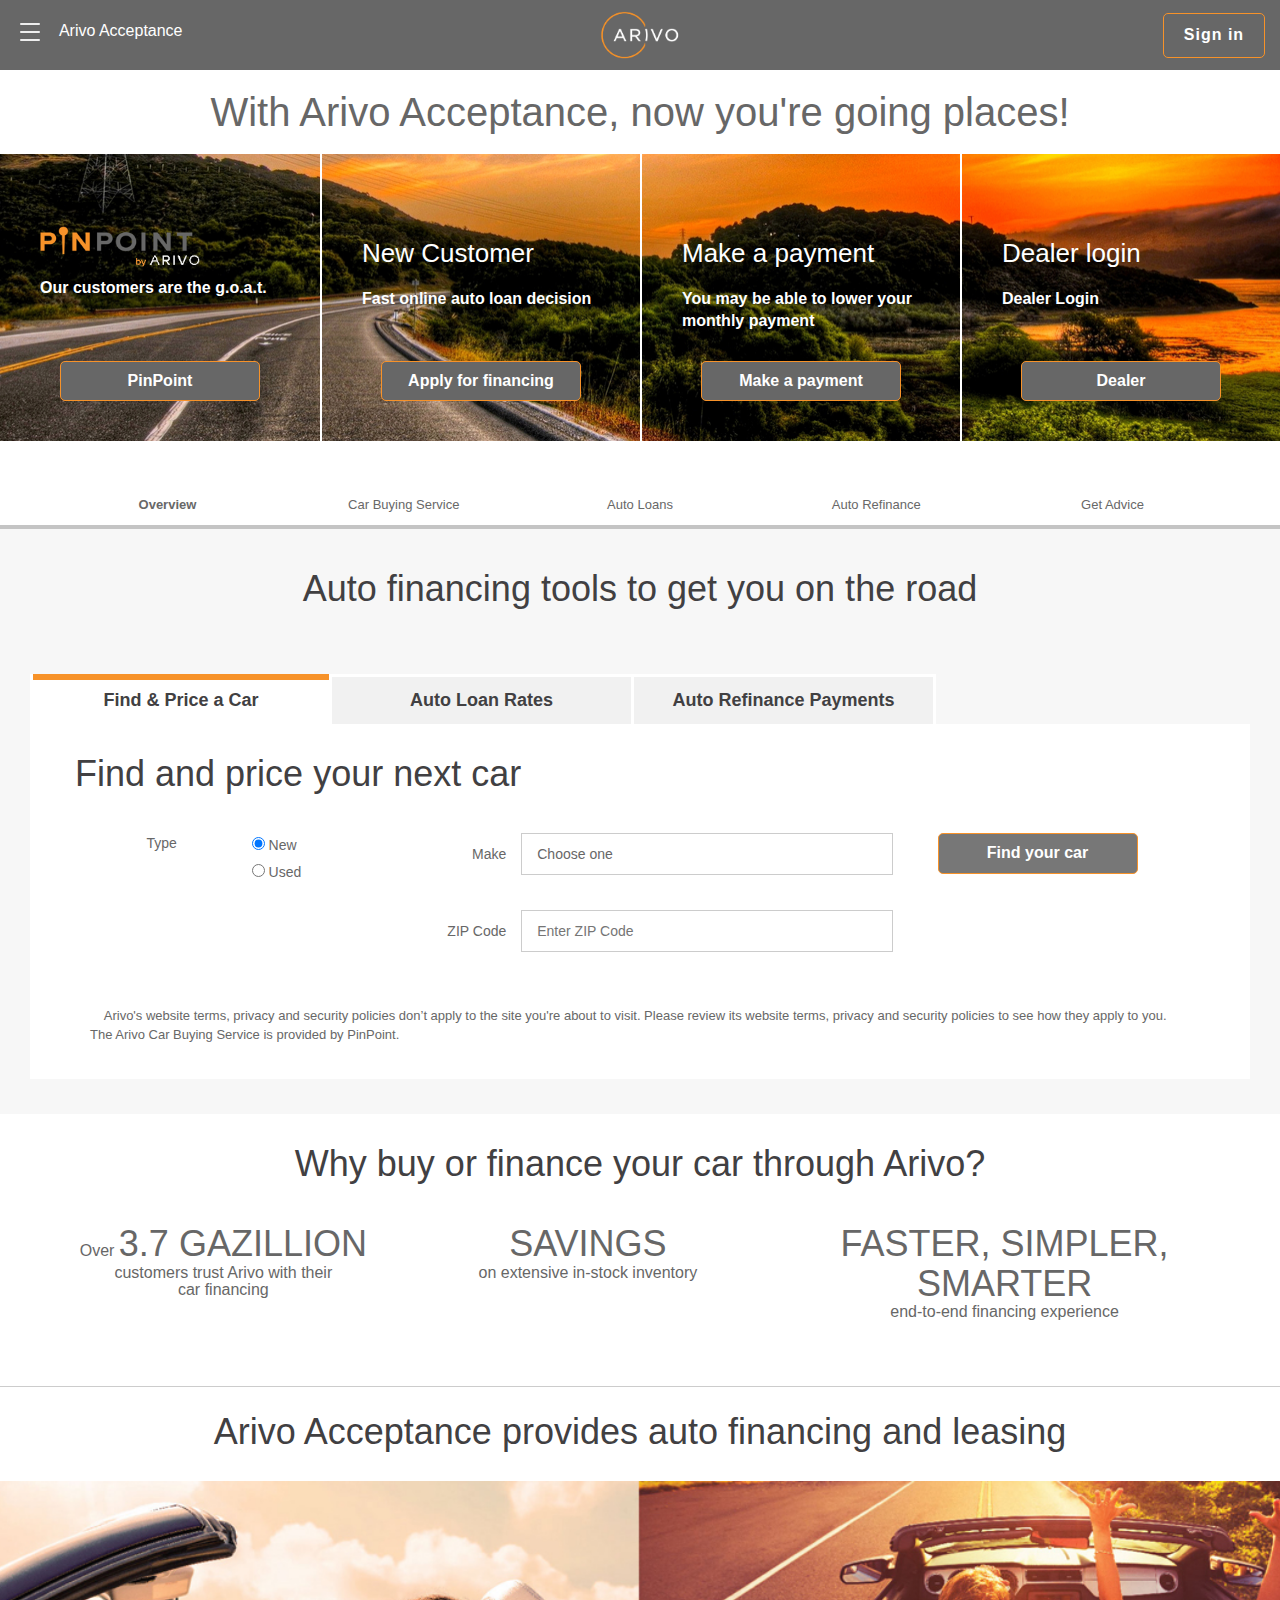
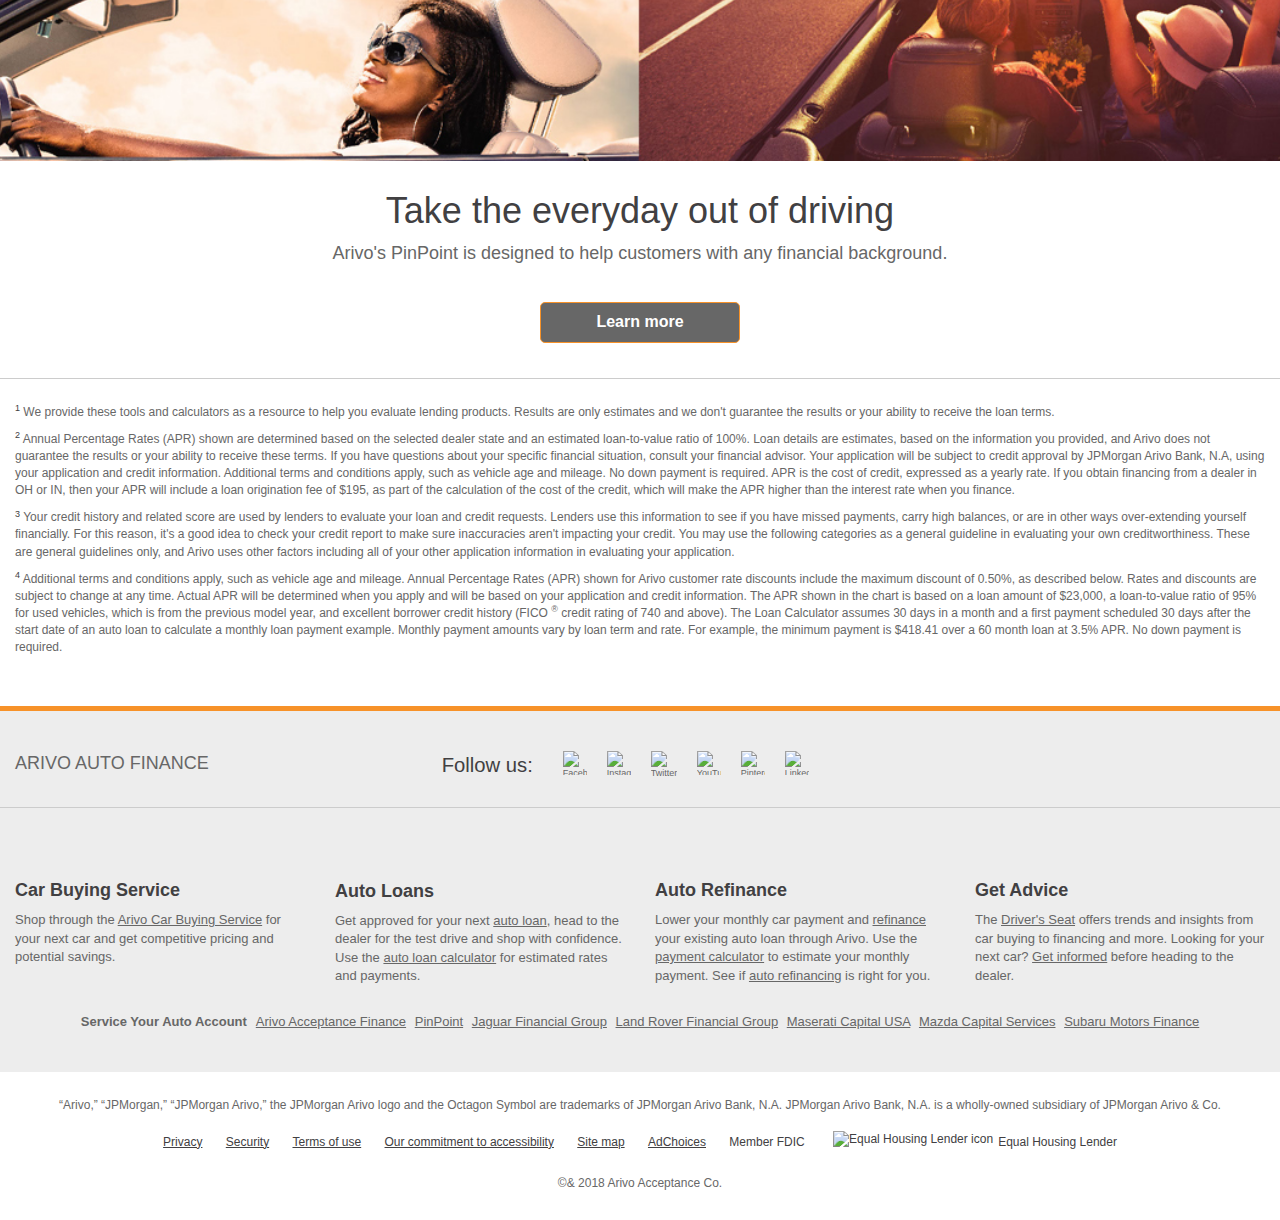
==== commit ff703343: "done" ====
--- a/index.html
+++ b/index.html
@@ -540,7 +540,7 @@
 													<div class="find-car-footnote col-sm-12 col-xs-12">
 														<span class="glyph-weblink"></span> Arivo's website terms, privacy and security policies don’t apply to the site you're about to visit.
 														Please review its website terms, privacy and security policies to see how they apply to you. The Arivo Car
-														Buying Service is provided by TrueCar.
+														Buying Service is provided by PinPoint.
 													</div>
 
 												</div>
@@ -615,7 +615,7 @@
 						<div class="clearfix">
 							<div class="title container">
 
-								<h2>Arivo Acceptance provides auto financing and leasing.</h2>
+								<h2>Arivo Acceptance provides auto financing and leasing</h2>
 
 							</div>
 							<div class="offer-image bkgd-image">
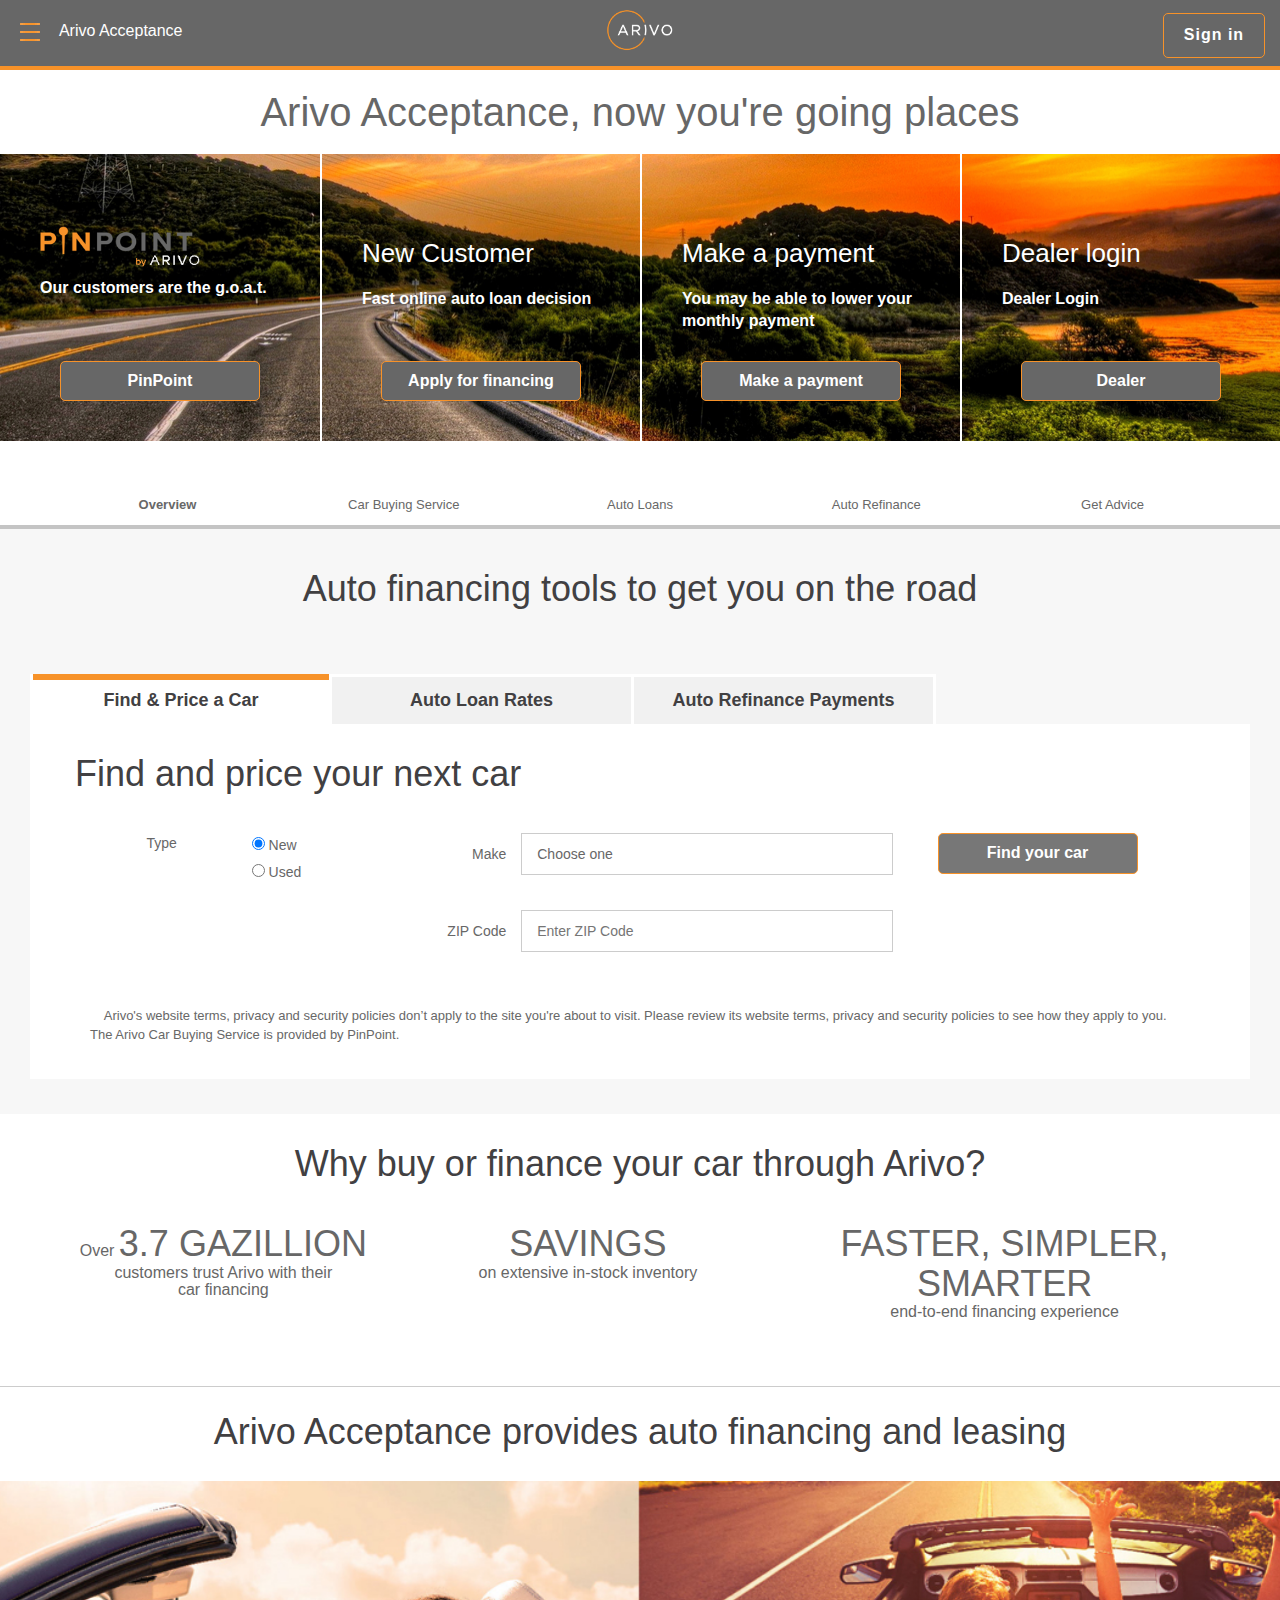
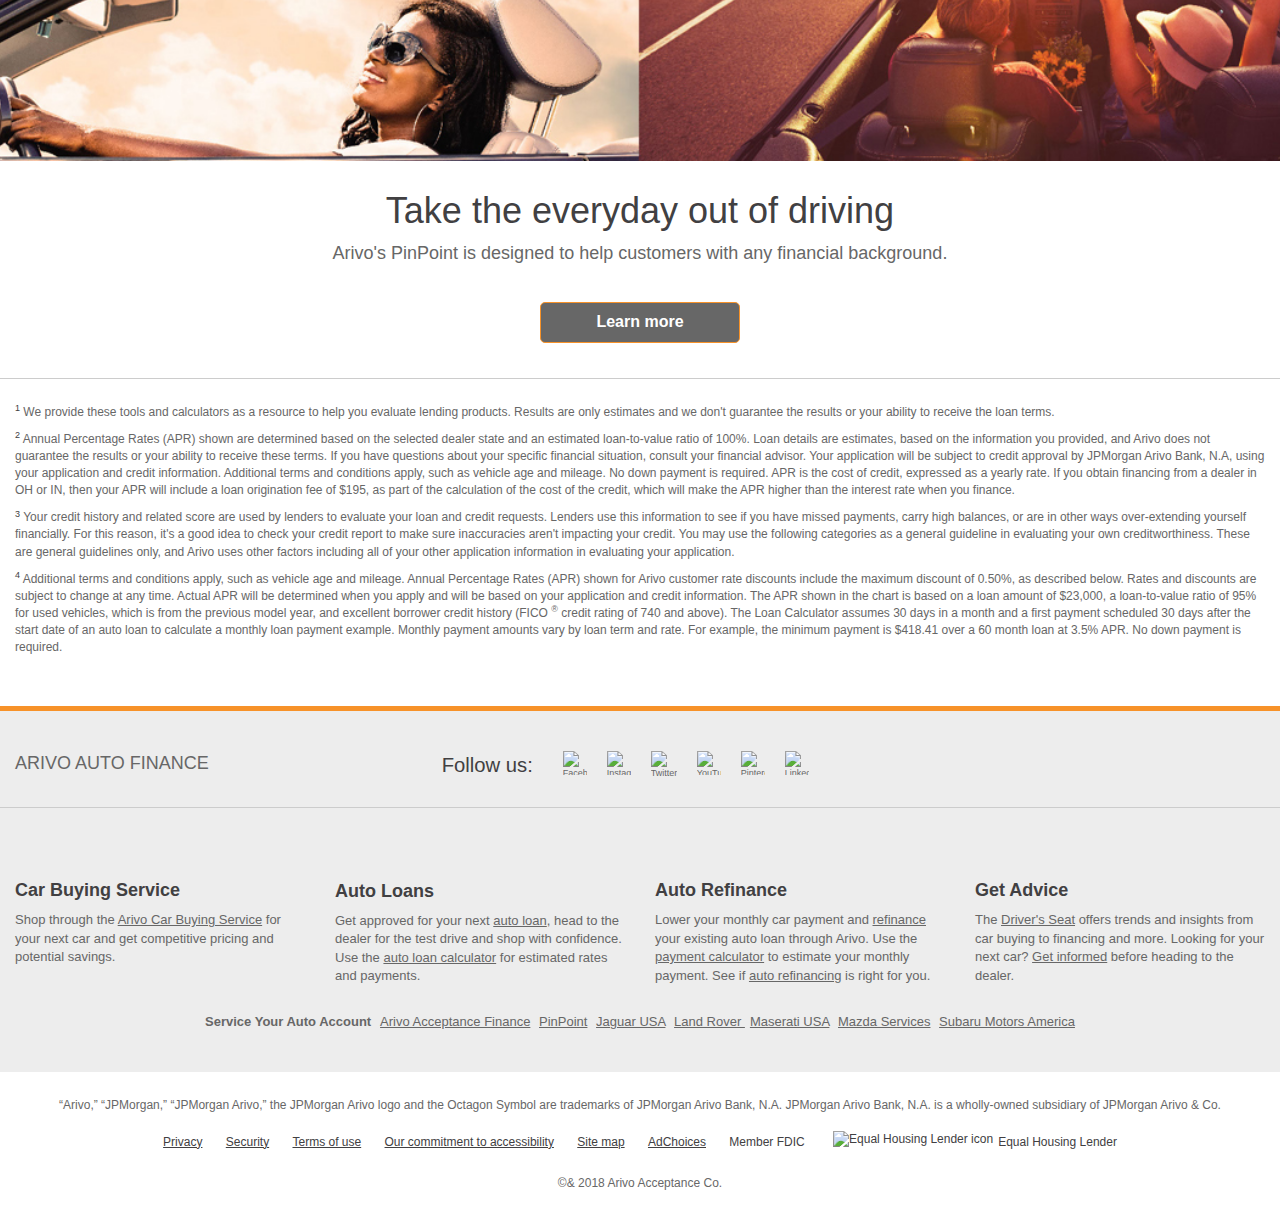
==== commit a7ac7a59: "update links" ====
--- a/index.html
+++ b/index.html
@@ -140,7 +140,7 @@
 
 										<div class="col-xs-8 col-sm-4 no-padding section-center">
 											<a id="Arivo" href="http://arivo.com/" target="_blank" title="Arivo logo">
-												<img src="arivo/assets/images/arivoWhiteTransparent2.png" alt="Arivo" style="height:70px; width:auto; ">
+												<img src="arivo/assets/images/arivoWhiteTransparent2.png" alt="Arivo" style="height:60px; width:auto; ">
 												<!-- <div class="col-xs-8 col-sm-4 no-padding section-center">
 											<a id="CClampCAF_Mobile" class="logo-caf-text visible-xs" data-track="chase_logo" href="http://arivo.com/"
 											  title="Chase Auto Finance logo" tabindex="0">ARIVO ACCEPTANCE</a>
@@ -167,7 +167,7 @@
 				</div>
 
 				<div id="masthead-eyebrow">
-					<p>With Arivo Acceptance, now you're going places!</p>
+					<p>Arivo Acceptance, now you're going places</p>
 					<div class="clearfix"></div>
 				</div>
 				<div id="masthead">
@@ -336,7 +336,7 @@
 
 							<li class="sub-nav-item">
 								<hr>
-								<a id="HorizontalMenuLinkMobile_2" href="https://autofinance.chase.com/auto-finance/car-buying-service?offercode=WDXDUXXX28&referrer_id=ZJPM000021546"
+								<a id="HorizontalMenuLinkMobile_2" href="http://arivo.com/get-approved/"
 								  class="chaseanalytics-track-link glyph-buying-service js-menu-cbs">
 									<span class="menu-item-text">Car Buying Service</span>
 									<span class="glyph-down-arrow"></span>
@@ -345,7 +345,7 @@
 
 							<li class="sub-nav-item">
 								<hr>
-								<a id="HorizontalMenuLinkMobile_3" href="https://autofinance.chase.com/auto-finance/auto-loans?offercode=WDXDUXXX28&referrer_id=ZJPM000021546"
+								<a id="HorizontalMenuLinkMobile_3" href="http://arivo.com/get-approved/"
 								  class="chaseanalytics-track-link glyph-loans js-menu-loan">
 									<span class="menu-item-text">Auto Loans</span>
 									<span class="glyph-down-arrow"></span>
@@ -354,7 +354,7 @@
 
 							<li class="sub-nav-item">
 								<hr>
-								<a id="HorizontalMenuLinkMobile_4" href="https://autofinance.chase.com/auto-finance/auto-refinance?offercode=WDXDUXXX28&referrer_id=ZJPM000021546"
+								<a id="HorizontalMenuLinkMobile_4" href="http://arivo.com/get-approved/"
 								  class="chaseanalytics-track-link glyph-finance js-menu-refi">
 									<span class="menu-item-text">Auto Refinance</span>
 									<span class="glyph-down-arrow"></span>
@@ -363,7 +363,7 @@
 
 							<li class="sub-nav-item">
 								<hr>
-								<a id="HorizontalMenuLinkMobile_5" href="https://autofinance.chase.com/auto-finance/drivers-seat?offercode=WDXDUXXX28&referrer_id=ZJPM000021546"
+								<a id="HorizontalMenuLinkMobile_5" href="http://arivo.com/contact-us/"
 								  class="chaseanalytics-track-link glyph-learning-hub js-menu-tips">
 									<span class="menu-item-text">Get Advice</span>
 									<span class="glyph-down-arrow"></span>
@@ -711,21 +711,21 @@
 							<span class="sr-only"> Opens Overlay </span>
 						</a>
 
-						<a id="FooterNav_Twitter" data-track="footer_twitter" href="https://twitter.com/Chase" data-pt-name="twitter" data-remote="false"
+						<a id="FooterNav_Twitter" data-track="footer_twitter" href="https://twitter.com/Arivo" data-pt-name="twitter" data-remote="false"
 						  data-target="#ThirdPartyPopUp" data-toggle="modal" class="weblinkingPopup chaseanalytics-opt-exlnk col-xs-2 text-center"
 						  tabindex="0" aria-hidden="false">
 							<img src="https://autofinance.chase.com/R-CAF/1250003/images/twitter.svg" alt="Twitter icon" style="border-width:0px;">
 							<span class="sr-only"> Opens Overlay </span>
 						</a>
 
-						<a id="FooterNav_YouTube" data-track="footer_youtube" href="https://www.youtube.com/chase" data-pt-name="youtube" data-remote="false"
+						<a id="FooterNav_YouTube" data-track="footer_youtube" href="https://www.youtube.com/arivo" data-pt-name="youtube" data-remote="false"
 						  data-target="#ThirdPartyPopUp" data-toggle="modal" class="weblinkingPopup chaseanalytics-opt-exlnk col-xs-2 text-center"
 						  tabindex="0" aria-hidden="false">
 							<img src="https://autofinance.chase.com/R-CAF/1250003/images/youtube.svg" alt="YouTube icon" style="border-width:0px;">
 							<span class="sr-only"> Opens Overlay </span>
 						</a>
 
-						<a id="FooterNav_Pinterest" data-track="footer_pinterest" href="https://www.pinterest.com/chase/" data-pt-name="pinterest"
+						<a id="FooterNav_Pinterest" data-track="footer_pinterest" href="https://www.pinterest.com/arivo/" data-pt-name="pinterest"
 						  data-remote="false" data-target="#ThirdPartyPopUp" data-toggle="modal" class="weblinkingPopup chaseanalytics-opt-exlnk col-xs-2 text-center"
 						  tabindex="0" aria-hidden="false">
 							<img src="https://autofinance.chase.com/R-CAF/1250003/images/pinterest.svg" alt="Pinterest icon" style="border-width:0px;">
@@ -772,7 +772,7 @@
 							<h2>Auto Loans</h2>
 							<p>
 								Get approved for your next
-								<a id="FooterNav_AutoLoans" href="https://autofinance.chase.com/auto-finance/auto-loans?offercode=WDXDUXXX28&referrer_id=ZJPM000021546">auto loan</a>, head to the dealer for the test drive and shop with confidence. Use the
+								<a id="FooterNav_AutoLoans" href="http://arivo.com/get-approved/">auto loan</a>, head to the dealer for the test drive and shop with confidence. Use the
 								<a id="FooterNav_AutoLoansCalc" href="https://autofinance.chase.com/auto-finance/auto-loans/rates-calculator?offercode=WDXDUXXX28&referrer_id=ZJPM000021546">auto loan calculator</a>
 								for estimated rates and payments.
 							</p>
@@ -826,20 +826,20 @@
 									<a id="FooterNav_EnterpriseAutoFinance" data-track="footer_service_eaf" href="https://pinpoint.arivo.com/signin" target="_blank">PinPoint</a>
 								</li>
 								<li>
-									<a id="FooterNav_JFG" data-track="footer_service_jfg" href="https://www.jaguarusa.com/index.html" target="_blank">Jaguar Financial Group</a>
+									<a id="FooterNav_JFG" data-track="footer_service_jfg" href="https://www.jaguarusa.com/index.html" target="_blank">Jaguar USA</a>
 								</li>
 								<li>
-									<a id="FooterNav_LRFG" data-track="footer_service_lrfg" href="https://www.landroverusa.com/index.html" target="_blank">Land Rover Financial Group</a>
+									<a id="FooterNav_LRFG" data-track="footer_service_lrfg" href="https://www.landroverusa.com/index.html" target="_blank">Land Rover </a>
 								</li>
 								<li>
 									<a id="FooterNav_MaseratiCapitalUSA" data-track="footer_service_mcu" href="https://www.maserati.com/maserati/international/en"
-									  target="_blank">Maserati Capital USA</a>
+									  target="_blank">Maserati USA</a>
 								</li>
 								<li>
-									<a id="FooterNav_MazdaCapital" data-track="footer_service_mcs" href="https://www.mazdausa.com/" target="_blank">Mazda Capital Services</a>
+									<a id="FooterNav_MazdaCapital" data-track="footer_service_mcs" href="https://www.mazdausa.com/" target="_blank">Mazda  Services</a>
 								</li>
 								<li>
-									<a id="FooterNav_SubaruMotorsFinance" data-track="footer_service_smf" href="https://www.subaru.com/index.html" target="_blank">Subaru Motors Finance</a>
+									<a id="FooterNav_SubaruMotorsFinance" data-track="footer_service_smf" href="https://www.subaru.com/index.html" target="_blank">Subaru Motors America</a>
 								</li>
 							</ul>
 						</div>
@@ -1053,42 +1053,42 @@
 								<a href="https://locator.chase.com/?LOC=en_US" target="_blank" class="chaseanalytics-track-link" data-track="menu_atm_branch">Find ATM & Branch</a>
 							</li>
 							<li>
-								<a href="https://www.chase.com/resources/customer-service" target="_blank" class="chaseanalytics-track-link" data-track="menu_contact">Contact Us</a>
-							</li>
-							<li>
-								<a href="https://secure.opinionlab.com/ccc01/comment_card_d.asp?referer=https://autofinance.chase.com/auto-finance/home&currentURL=https://autofinance.chase.com/auto-finance/home"
+								<a href="http://arivo.com/contact-us/" target="_blank" class="chaseanalytics-track-link" data-track="menu_contact">Contact Us</a>
+							</li>
+							<li>
+								<a href="http://arivo.com/contact-us/"
 								  data-remote="false" class="popup-custom chaseanalytics-opt-exlnk give-feedback-menu" target="_blank" data-track="menu_feedback">Give Feedback</a>
 							</li>
 						</ul>
 					</li>
 					<li>
-						<a href="https://www.chase.com/resources/about-chase" target="_blank" class="chaseanalytics-track-link footer-section-link"
+						<a href="http://arivo.com/about/" target="_blank" class="chaseanalytics-track-link footer-section-link"
 						  data-track="menu_about">About Arivo</a>
 					</li>
-					<li>
+					<!-- <li>
 						<a href="https://www.jpmorgan.com/country/US/en/jpmorgan" target="_blank" class="chaseanalytics-track-link footer-section-link"
 						  data-track="menu_jpm">J.P. Morgan</a>
 					</li>
 					<li>
 						<a href="https://www.jpmorganchase.com/" target="_blank" class="chaseanalytics-track-link footer-section-link" data-track="menu_jpmc_co">JPMorgan Arivo & Co.</a>
-					</li>
+					</li> -->
 					<li>
 						<a href="https://www.careersatchase.com/" target="_blank" class="chaseanalytics-track-link footer-section-link" data-track="menu_careers">Careers</a>
 					</li>
-					<li>
+					<!-- <li>
 						<a href="https://www.chase.com/online/canada/canada-home-en.htm" target="_blank" class="chaseanalytics-track-link footer-section-link"
 						  data-track="menu_chase_ca">Chase Canada</a>
+					</li> -->
+					<li>
+						<a href="http://pinpoint.arivo.com/" target="_blank" class="chaseanalytics-track-link footer-section-link"
+						  data-track="menu_clear_simple">PinPoint</a>
 					</li>
 					<li>
-						<a href="https://www.chase.com/online/services/understand-products-avoid-fees.htm" target="_blank" class="chaseanalytics-track-link footer-section-link"
-						  data-track="menu_clear_simple">Clear and Simple</a>
-					</li>
+						<!-- <a href="https://www.chase.com/mortgage/loan-originator-search" target="_blank" class="chaseanalytics-track-link footer-section-link"
+						  data-track="menu_safe_act">SAFE Act: Arivo Mortgage Loan Originators</a>
+					</li> -->
 					<li>
-						<a href="https://www.chase.com/mortgage/loan-originator-search" target="_blank" class="chaseanalytics-track-link footer-section-link"
-						  data-track="menu_safe_act">SAFE Act: Arivo Mortgage Loan Originators</a>
-					</li>
-					<li>
-						<a href="https://www.chase.com/personal/mortgage/fair-lending/fair-lending-overview" target="_blank" class="chaseanalytics-track-link footer-section-link"
+						<a href="http://arivo.com/contact-us/" target="_blank" class="chaseanalytics-track-link footer-section-link"
 						  data-track="menu_fair_lending">Fair Lending</a>
 					</li>
 
--- a/arivo/assets/css/style.min.css
+++ b/arivo/assets/css/style.min.css
@@ -1090,7 +1090,8 @@
 	left: 0;
 	z-index: -1;
 	width: 100%;
-	height: 100%
+	height: 100%;
+	border-bottom: solid 2px #f79229;
 }
 
 #header .bg-gradient {
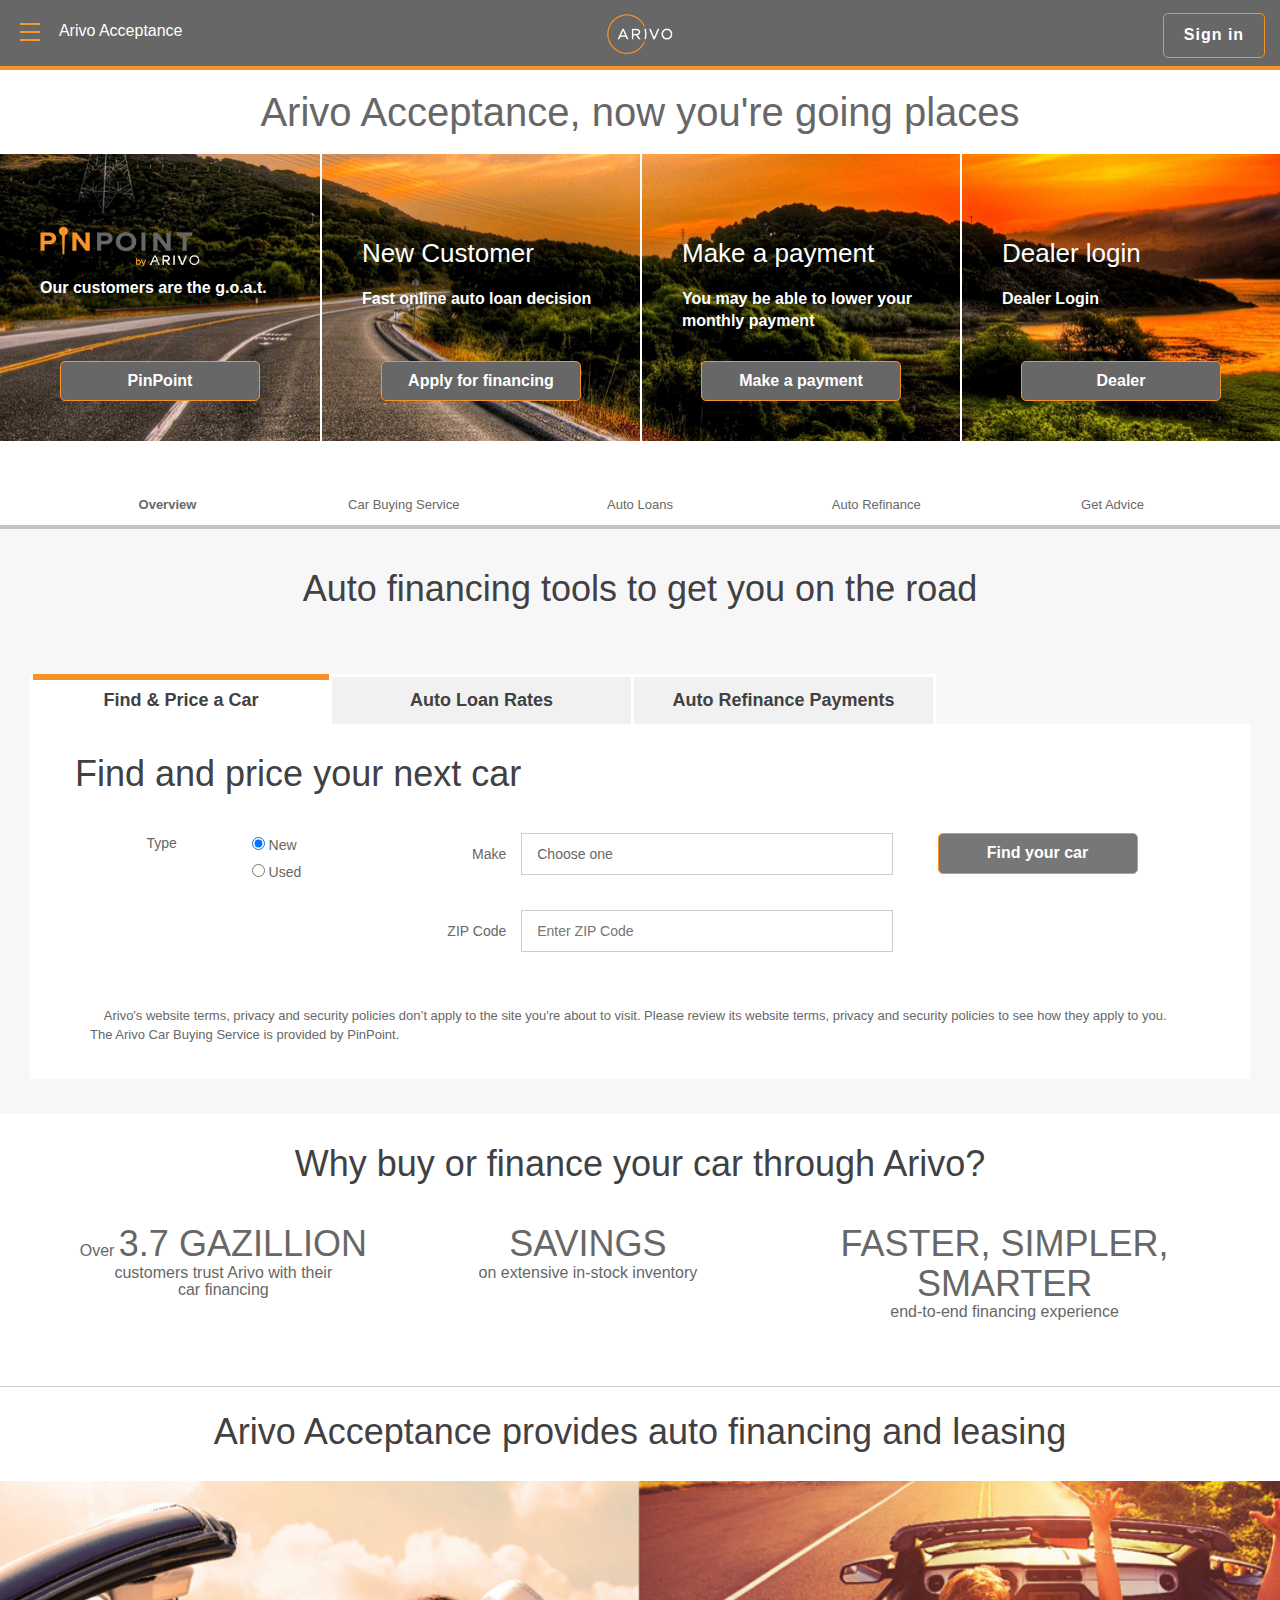
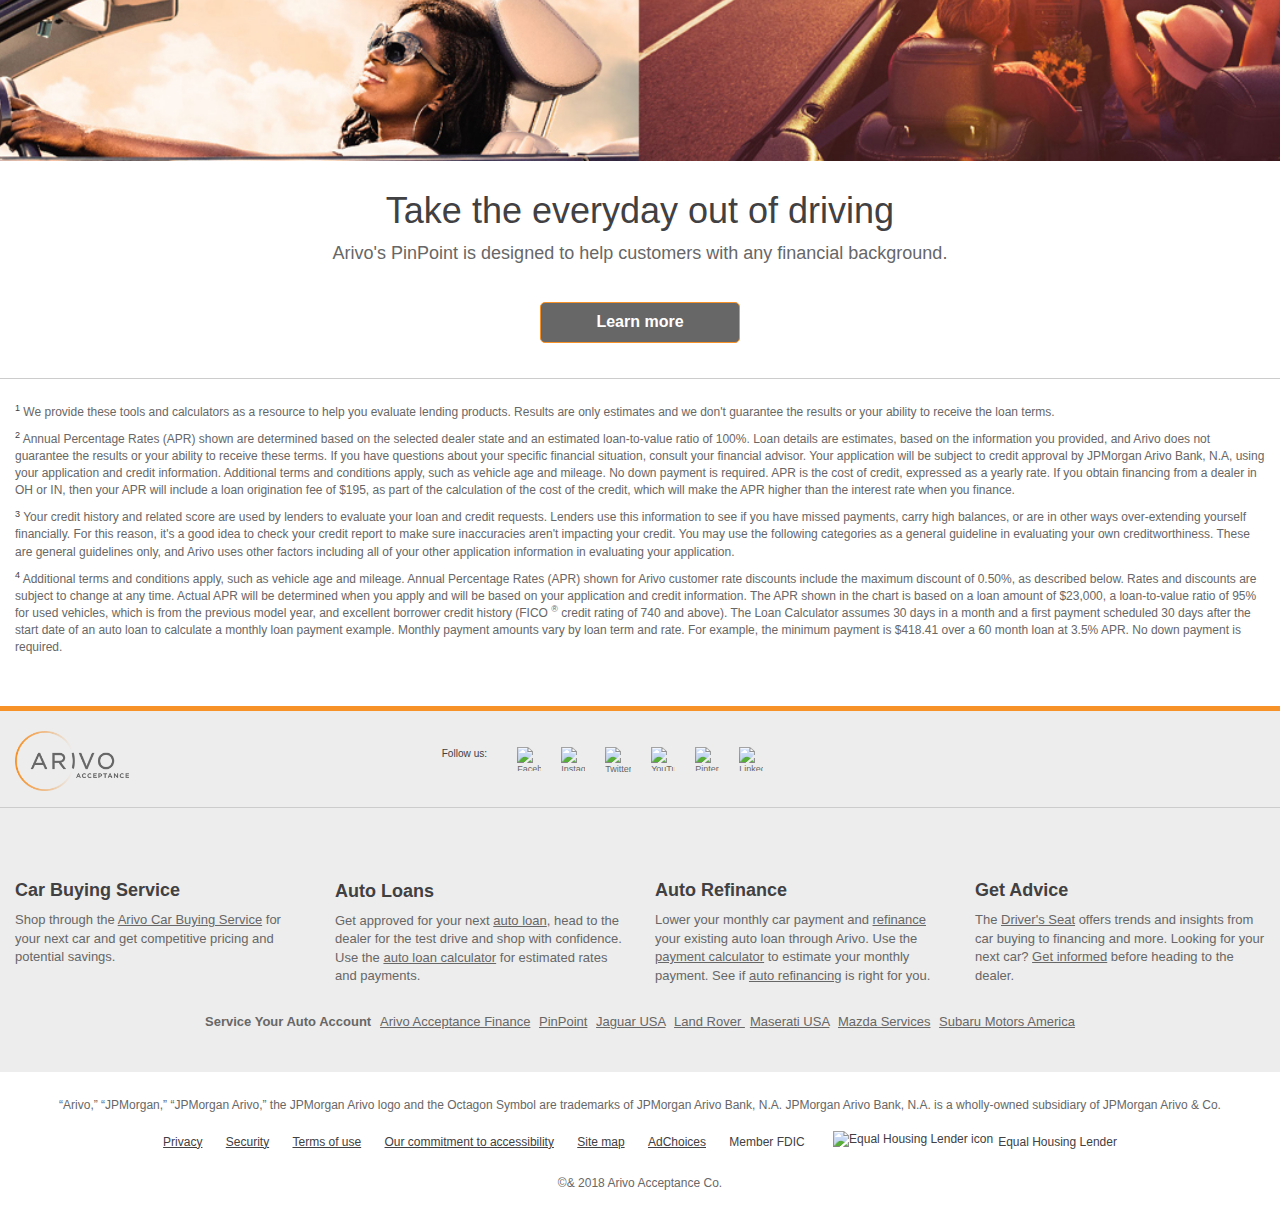
==== commit e59a3023: "update links" ====
--- a/index.html
+++ b/index.html
@@ -31,7 +31,7 @@
 
 
 	<link id="Fonts" type="text/css" rel="stylesheet" href="arivo/assets/css/font-v3.css">
-	
+
 	<!-- FONTAWESOME -->
 	<script defer href="https://use.fontawesome.com/releases/v5.0.9/js/all.js" integrity="sha384-8iPTk2s/jMVj81dnzb/iFR2sdA7u06vHJyyLlAd4snFpCl/SnyUjRrbdJsw1pGIl"
 	  crossorigin="anonymous"></script>
@@ -140,7 +140,7 @@
 
 										<div class="col-xs-8 col-sm-4 no-padding section-center">
 											<a id="Arivo" href="http://arivo.com/" target="_blank" title="Arivo logo">
-												<img src="arivo/assets/images/arivoWhiteTransparent2.png" alt="Arivo" style="height:60px; width:auto; ">
+												<img src="arivo/assets/images/arivoWhiteTransparent2.png" alt="Arivo" style="height:60px; width:auto; margin-top: 4px;">
 												<!-- <div class="col-xs-8 col-sm-4 no-padding section-center">
 											<a id="CClampCAF_Mobile" class="logo-caf-text visible-xs" data-track="chase_logo" href="http://arivo.com/"
 											  title="Chase Auto Finance logo" tabindex="0">ARIVO ACCEPTANCE</a>
@@ -336,8 +336,7 @@
 
 							<li class="sub-nav-item">
 								<hr>
-								<a id="HorizontalMenuLinkMobile_2" href="http://arivo.com/get-approved/"
-								  class="chaseanalytics-track-link glyph-buying-service js-menu-cbs">
+								<a id="HorizontalMenuLinkMobile_2" href="http://arivo.com/get-approved/" class="chaseanalytics-track-link glyph-buying-service js-menu-cbs">
 									<span class="menu-item-text">Car Buying Service</span>
 									<span class="glyph-down-arrow"></span>
 								</a>
@@ -345,8 +344,7 @@
 
 							<li class="sub-nav-item">
 								<hr>
-								<a id="HorizontalMenuLinkMobile_3" href="http://arivo.com/get-approved/"
-								  class="chaseanalytics-track-link glyph-loans js-menu-loan">
+								<a id="HorizontalMenuLinkMobile_3" href="http://arivo.com/get-approved/" class="chaseanalytics-track-link glyph-loans js-menu-loan">
 									<span class="menu-item-text">Auto Loans</span>
 									<span class="glyph-down-arrow"></span>
 								</a>
@@ -354,8 +352,7 @@
 
 							<li class="sub-nav-item">
 								<hr>
-								<a id="HorizontalMenuLinkMobile_4" href="http://arivo.com/get-approved/"
-								  class="chaseanalytics-track-link glyph-finance js-menu-refi">
+								<a id="HorizontalMenuLinkMobile_4" href="http://arivo.com/get-approved/" class="chaseanalytics-track-link glyph-finance js-menu-refi">
 									<span class="menu-item-text">Auto Refinance</span>
 									<span class="glyph-down-arrow"></span>
 								</a>
@@ -363,8 +360,7 @@
 
 							<li class="sub-nav-item">
 								<hr>
-								<a id="HorizontalMenuLinkMobile_5" href="http://arivo.com/contact-us/"
-								  class="chaseanalytics-track-link glyph-learning-hub js-menu-tips">
+								<a id="HorizontalMenuLinkMobile_5" href="http://arivo.com/contact-us/" class="chaseanalytics-track-link glyph-learning-hub js-menu-tips">
 									<span class="menu-item-text">Get Advice</span>
 									<span class="glyph-down-arrow"></span>
 								</a>
@@ -693,52 +689,58 @@
 		<footer class="footer" data-module="footer">
 			<div class="top-section">
 				<div class="container">
-					<div class="col-xs-12 col-md-3 section-one">
-						<a id="FooterNav_CAFMain" href="http://arivo.com/get-approved/">ARIVO AUTO FINANCE</a>
-					</div>
-					<div class="col-xs-12  col-md-offset-1 col-md-5 section-two">
-						<span class="social-header pull-left">Follow us:</span>
-						<a id="FooterNav_Facebook" data-track="footer_facebook" href="https://www.facebook.com/arivo.acceptance.50" data-pt-name="facebook"
-						  data-remote="false" data-target="#ThirdPartyPopUp" data-toggle="modal" class="weblinkingPopup chaseanalytics-opt-exlnk col-xs-2 text-center"
-						  tabindex="0" aria-hidden="false">
-							<img src="https://autofinance.chase.com/R-CAF/1250003/images/facebook.svg" alt="Facebook icon" style="border-width:0px;">
-							<span class="sr-only"> Opens Overlay </span>
+					<!-- <div class="col-xs-8 col-sm-4 no-padding section-center">
+								<a id="Arivo" href="http://arivo.com/" target="_blank" title="Arivo logo">
+									<img src="arivo/assets/images/arivoWhiteTransparent2.png" alt="Arivo" style="height:60px; width:auto; "> -->
+					<div class="col-xs-12 col-md-3 section-one" style="margin-top: 20px;">
+						<a id="FooterNav_CAFMain" href="http://arivo.com/get-approved/" target="_blank" title="Arivo Acceptance">
+							<img src="arivo/assets/images/ARIVOacceptance.png" alt="Arivo" style="height:60px; width:auto; margin-top: 0px;">
 						</a>
-						<a id="FooterNav_Instagram" data-track="footer_instagram" href="https://www.instagram.com/arivoacceptance/" data-pt-name="instagram"
-						  data-remote="false" data-target="#ThirdPartyPopUp" data-toggle="modal" class="weblinkingPopup chaseanalytics-opt-exlnk col-xs-2 text-center"
-						  tabindex="0" aria-hidden="false">
-							<img src="https://autofinance.chase.com/R-CAF/1250003/images/instagram.svg" alt="Instagram icon" style="border-width:0px;">
-							<span class="sr-only"> Opens Overlay </span>
-						</a>
-
-						<a id="FooterNav_Twitter" data-track="footer_twitter" href="https://twitter.com/Arivo" data-pt-name="twitter" data-remote="false"
-						  data-target="#ThirdPartyPopUp" data-toggle="modal" class="weblinkingPopup chaseanalytics-opt-exlnk col-xs-2 text-center"
-						  tabindex="0" aria-hidden="false">
-							<img src="https://autofinance.chase.com/R-CAF/1250003/images/twitter.svg" alt="Twitter icon" style="border-width:0px;">
-							<span class="sr-only"> Opens Overlay </span>
-						</a>
-
-						<a id="FooterNav_YouTube" data-track="footer_youtube" href="https://www.youtube.com/arivo" data-pt-name="youtube" data-remote="false"
-						  data-target="#ThirdPartyPopUp" data-toggle="modal" class="weblinkingPopup chaseanalytics-opt-exlnk col-xs-2 text-center"
-						  tabindex="0" aria-hidden="false">
-							<img src="https://autofinance.chase.com/R-CAF/1250003/images/youtube.svg" alt="YouTube icon" style="border-width:0px;">
-							<span class="sr-only"> Opens Overlay </span>
-						</a>
-
-						<a id="FooterNav_Pinterest" data-track="footer_pinterest" href="https://www.pinterest.com/arivo/" data-pt-name="pinterest"
-						  data-remote="false" data-target="#ThirdPartyPopUp" data-toggle="modal" class="weblinkingPopup chaseanalytics-opt-exlnk col-xs-2 text-center"
-						  tabindex="0" aria-hidden="false">
-							<img src="https://autofinance.chase.com/R-CAF/1250003/images/pinterest.svg" alt="Pinterest icon" style="border-width:0px;">
-							<span class="sr-only"> Opens Overlay </span>
-						</a>
-
-						<a id="FooterNav_Linkedin" data-track="footer_linkedin" href="https://www.linkedin.com/company/arivo-acceptance/" data-pt-name="linkedin"
-						  data-remote="false" data-target="#ThirdPartyPopUp" data-toggle="modal" class="weblinkingPopup chaseanalytics-opt-exlnk col-xs-2 text-center"
-						  tabindex="0" aria-hidden="false">
-							<img src="https://autofinance.chase.com/R-CAF/1250003/images/linkedin.svg" alt="Linkedin icon" style="height:24px;width:24px;border-width:0px;">
-							<span class="sr-only"> Opens Overlay </span>
-						</a>
-					</div>
+					</div>
+					<a id="FooterNav_CAFMain" href="http://arivo.com/get-approved/" target="_blank" title="Arivo Acceptance">
+						<div class="col-xs-12  col-md-offset-1 col-md-5 section-two" style="margin-top: 36px;">
+							<span class="social-header pull-left">Follow us:</span>
+							<a id="FooterNav_Facebook" data-track="footer_facebook" href="https://www.facebook.com/arivo.acceptance.50" data-pt-name="facebook"
+							  data-remote="false" data-target="#ThirdPartyPopUp" data-toggle="modal" class="weblinkingPopup chaseanalytics-opt-exlnk col-xs-2 text-center"
+							  tabindex="0" aria-hidden="false">
+								<img src="https://autofinance.chase.com/R-CAF/1250003/images/facebook.svg" alt="Facebook icon" style="border-width:0px;">
+								<span class="sr-only"> Opens Overlay </span>
+							</a>
+							<a id="FooterNav_Instagram" data-track="footer_instagram" href="https://www.instagram.com/arivoacceptance/" data-pt-name="instagram"
+							  data-remote="false" data-target="#ThirdPartyPopUp" data-toggle="modal" class="weblinkingPopup chaseanalytics-opt-exlnk col-xs-2 text-center"
+							  tabindex="0" aria-hidden="false">
+								<img src="https://autofinance.chase.com/R-CAF/1250003/images/instagram.svg" alt="Instagram icon" style="border-width:0px;">
+								<span class="sr-only"> Opens Overlay </span>
+							</a>
+
+							<a id="FooterNav_Twitter" data-track="footer_twitter" href="https://twitter.com/Arivo" data-pt-name="twitter" data-remote="false"
+							  data-target="#ThirdPartyPopUp" data-toggle="modal" class="weblinkingPopup chaseanalytics-opt-exlnk col-xs-2 text-center"
+							  tabindex="0" aria-hidden="false">
+								<img src="https://autofinance.chase.com/R-CAF/1250003/images/twitter.svg" alt="Twitter icon" style="border-width:0px;">
+								<span class="sr-only"> Opens Overlay </span>
+							</a>
+
+							<a id="FooterNav_YouTube" data-track="footer_youtube" href="https://www.youtube.com/arivo" data-pt-name="youtube" data-remote="false"
+							  data-target="#ThirdPartyPopUp" data-toggle="modal" class="weblinkingPopup chaseanalytics-opt-exlnk col-xs-2 text-center"
+							  tabindex="0" aria-hidden="false">
+								<img src="https://autofinance.chase.com/R-CAF/1250003/images/youtube.svg" alt="YouTube icon" style="border-width:0px;">
+								<span class="sr-only"> Opens Overlay </span>
+							</a>
+
+							<a id="FooterNav_Pinterest" data-track="footer_pinterest" href="https://www.pinterest.com/arivo/" data-pt-name="pinterest"
+							  data-remote="false" data-target="#ThirdPartyPopUp" data-toggle="modal" class="weblinkingPopup chaseanalytics-opt-exlnk col-xs-2 text-center"
+							  tabindex="0" aria-hidden="false">
+								<img src="https://autofinance.chase.com/R-CAF/1250003/images/pinterest.svg" alt="Pinterest icon" style="border-width:0px;">
+								<span class="sr-only"> Opens Overlay </span>
+							</a>
+
+							<a id="FooterNav_Linkedin" data-track="footer_linkedin" href="https://www.linkedin.com/company/arivo-acceptance/" data-pt-name="linkedin"
+							  data-remote="false" data-target="#ThirdPartyPopUp" data-toggle="modal" class="weblinkingPopup chaseanalytics-opt-exlnk col-xs-2 text-center"
+							  tabindex="0" aria-hidden="false">
+								<img src="https://autofinance.chase.com/R-CAF/1250003/images/linkedin.svg" alt="Linkedin icon" style="height:24px;width:24px;border-width:0px;">
+								<span class="sr-only"> Opens Overlay </span>
+							</a>
+						</div>
 				</div>
 			</div>
 			<div class="content-section">
@@ -836,7 +838,7 @@
 									  target="_blank">Maserati USA</a>
 								</li>
 								<li>
-									<a id="FooterNav_MazdaCapital" data-track="footer_service_mcs" href="https://www.mazdausa.com/" target="_blank">Mazda  Services</a>
+									<a id="FooterNav_MazdaCapital" data-track="footer_service_mcs" href="https://www.mazdausa.com/" target="_blank">Mazda Services</a>
 								</li>
 								<li>
 									<a id="FooterNav_SubaruMotorsFinance" data-track="footer_service_smf" href="https://www.subaru.com/index.html" target="_blank">Subaru Motors America</a>
@@ -1056,14 +1058,13 @@
 								<a href="http://arivo.com/contact-us/" target="_blank" class="chaseanalytics-track-link" data-track="menu_contact">Contact Us</a>
 							</li>
 							<li>
-								<a href="http://arivo.com/contact-us/"
-								  data-remote="false" class="popup-custom chaseanalytics-opt-exlnk give-feedback-menu" target="_blank" data-track="menu_feedback">Give Feedback</a>
+								<a href="http://arivo.com/contact-us/" data-remote="false" class="popup-custom chaseanalytics-opt-exlnk give-feedback-menu"
+								  target="_blank" data-track="menu_feedback">Give Feedback</a>
 							</li>
 						</ul>
 					</li>
 					<li>
-						<a href="http://arivo.com/about/" target="_blank" class="chaseanalytics-track-link footer-section-link"
-						  data-track="menu_about">About Arivo</a>
+						<a href="http://arivo.com/about/" target="_blank" class="chaseanalytics-track-link footer-section-link" data-track="menu_about">About Arivo</a>
 					</li>
 					<!-- <li>
 						<a href="https://www.jpmorgan.com/country/US/en/jpmorgan" target="_blank" class="chaseanalytics-track-link footer-section-link"
@@ -1080,17 +1081,15 @@
 						  data-track="menu_chase_ca">Chase Canada</a>
 					</li> -->
 					<li>
-						<a href="http://pinpoint.arivo.com/" target="_blank" class="chaseanalytics-track-link footer-section-link"
-						  data-track="menu_clear_simple">PinPoint</a>
+						<a href="http://pinpoint.arivo.com/" target="_blank" class="chaseanalytics-track-link footer-section-link" data-track="menu_clear_simple">PinPoint</a>
 					</li>
 					<li>
 						<!-- <a href="https://www.chase.com/mortgage/loan-originator-search" target="_blank" class="chaseanalytics-track-link footer-section-link"
 						  data-track="menu_safe_act">SAFE Act: Arivo Mortgage Loan Originators</a>
 					</li> -->
-					<li>
-						<a href="http://arivo.com/contact-us/" target="_blank" class="chaseanalytics-track-link footer-section-link"
-						  data-track="menu_fair_lending">Fair Lending</a>
-					</li>
+						<li>
+							<a href="http://arivo.com/contact-us/" target="_blank" class="chaseanalytics-track-link footer-section-link" data-track="menu_fair_lending">Fair Lending</a>
+						</li>
 
 				</ul>
 				<a id="close-button-bottom" tabindex="0" href="javascript:;">
